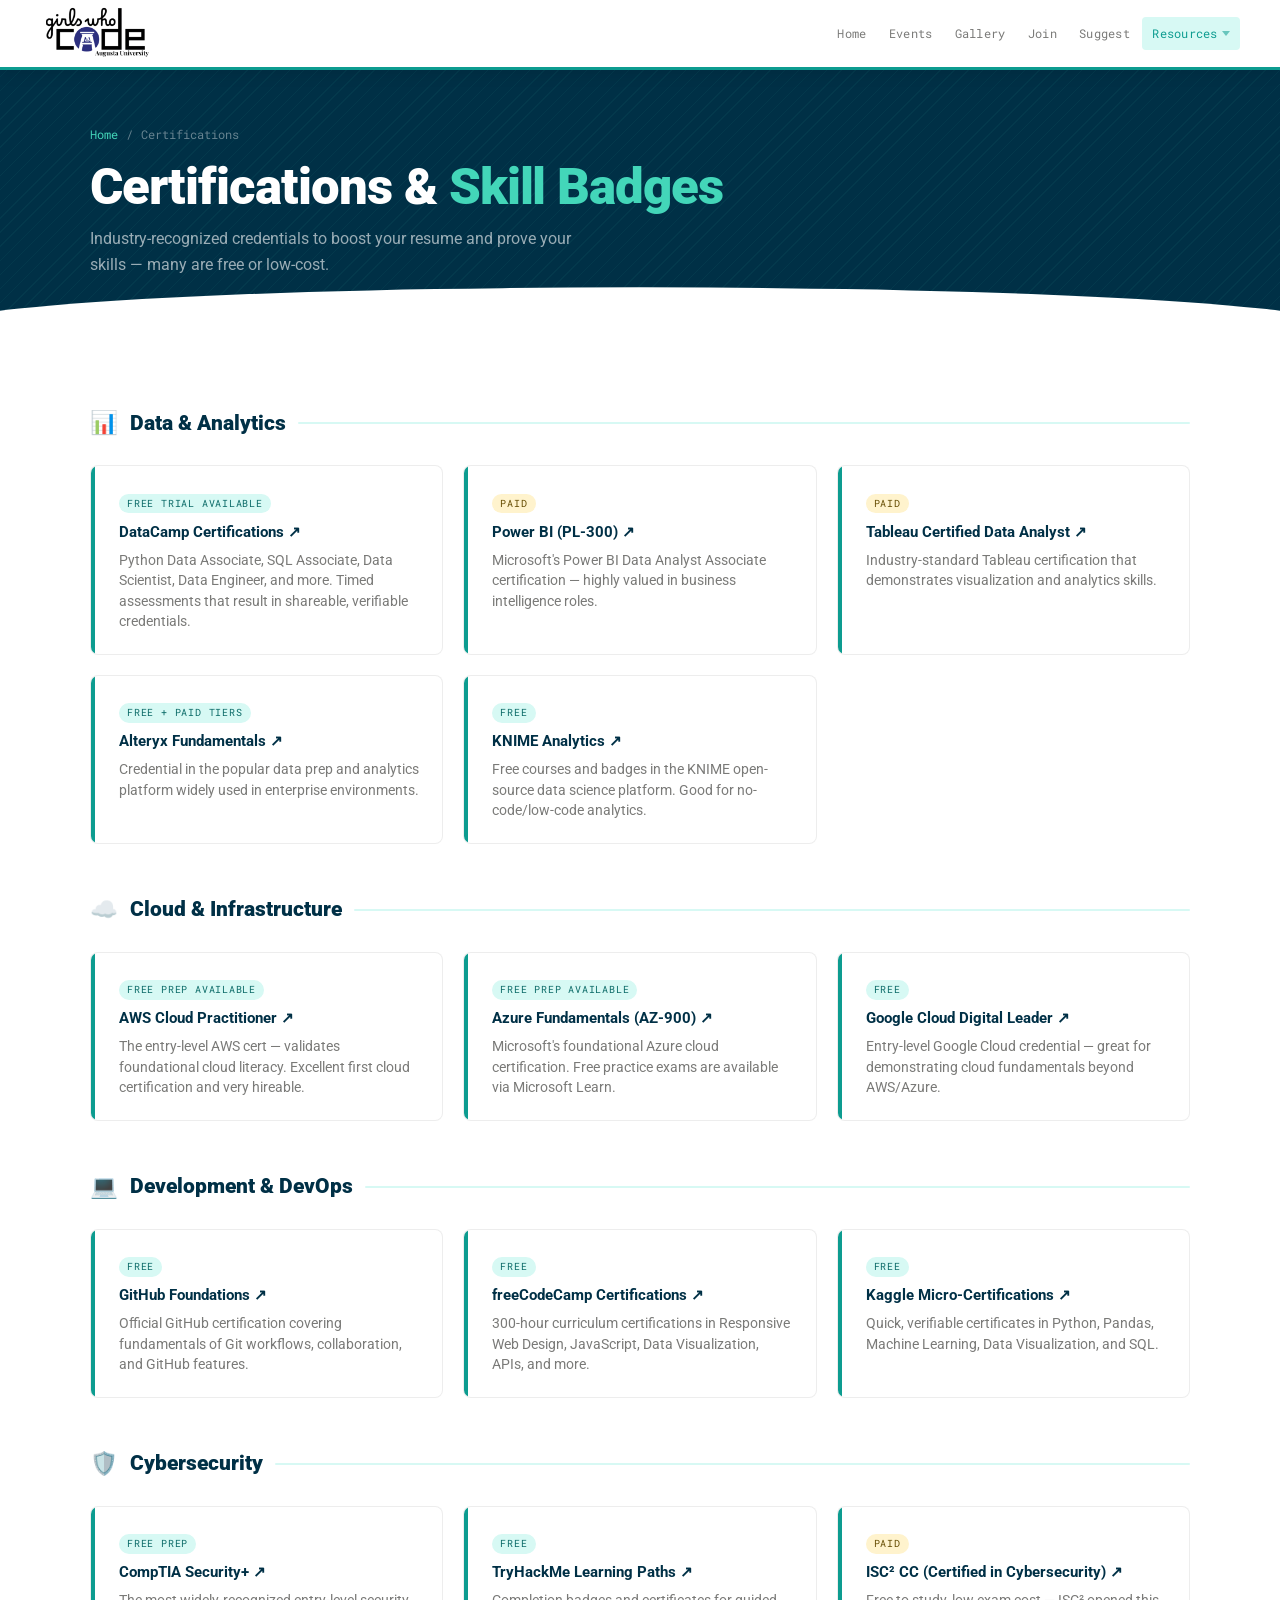
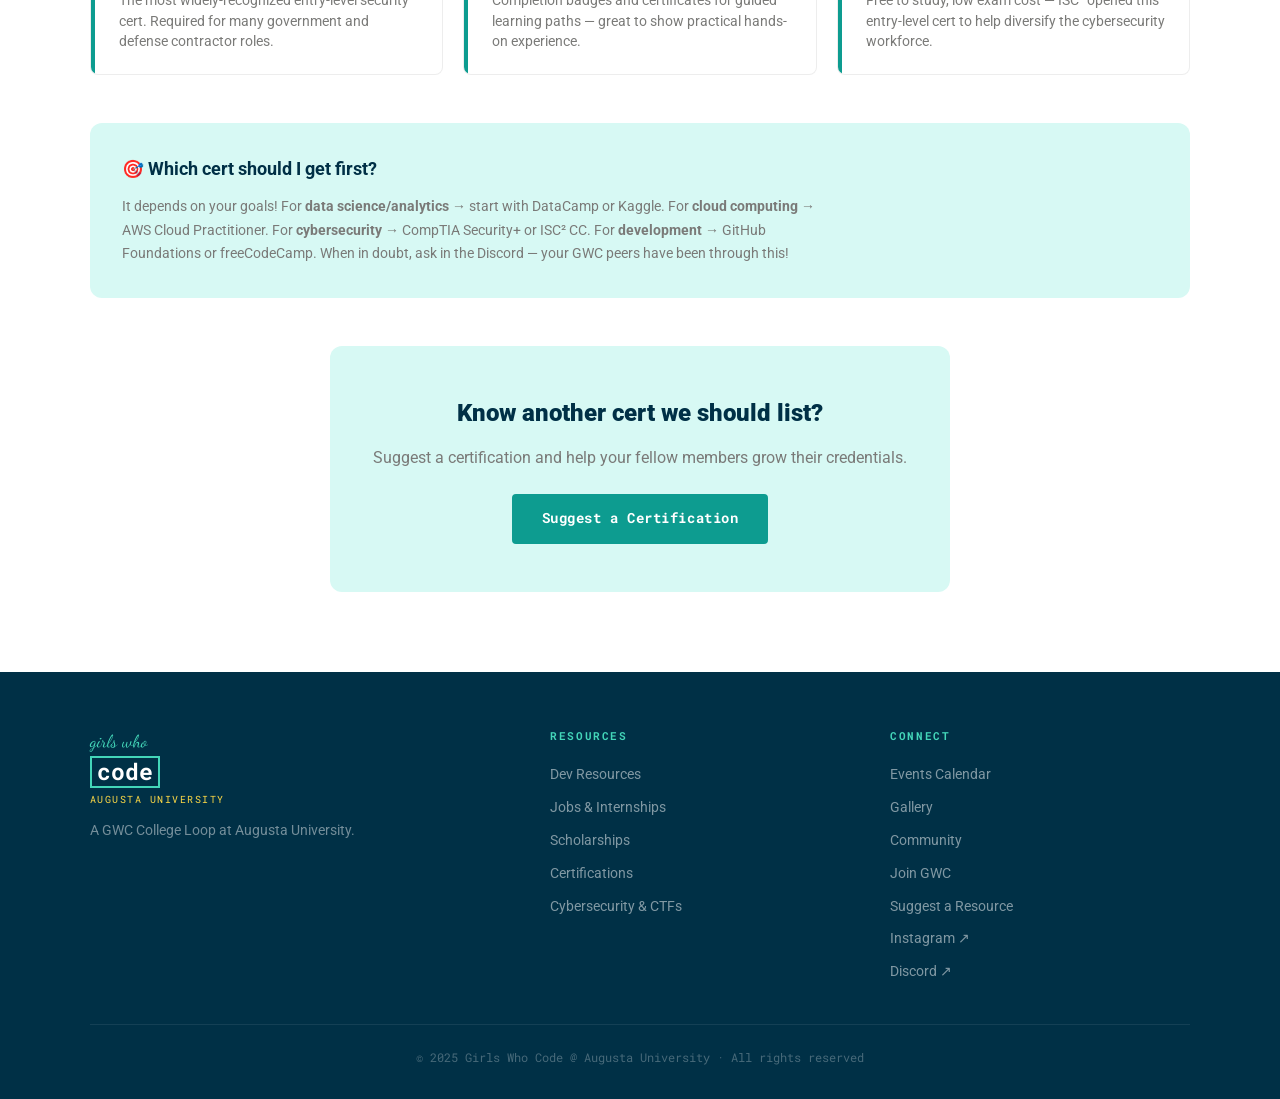
==== certifications.html @ 727f7ef8 "Add files via upload" ====
<!DOCTYPE html>
<html lang="en">
<head>
  <meta charset="UTF-8">
  <meta name="viewport" content="width=device-width, initial-scale=1.0">
  <title>Certifications | GWC @ Augusta University</title>
  <link rel="stylesheet" href="styles.css">
</head>
<body>
  <header class="site-header">
    <div class="header-inner">
      <a href="index.html" class="header-logo">
        <img src="gwc_official_logo.png" alt="GWC @ Augusta University" style="height:58px;width:auto;">
      </a>
            <nav class="main-nav">
        <a href="index.html">Home</a>
        <a href="events.html">Events</a>
        <a href="gallery.html">Gallery</a>
        <a href="join.html">Join</a>
        <a href="suggestion.html">Suggest</a>
              <div class="nav-item">
        <a href="#" onclick="return false;" class="active">Resources <span class="nav-caret"></span></a>
        <div class="nav-dropdown">
          <a href="devresources.html"><span class="dd-icon">💡</span>Dev Resources</a>
          <a href="jobs.html"><span class="dd-icon">💼</span>Jobs &amp; Internships</a>
          <a href="scholarships.html"><span class="dd-icon">🎓</span>Scholarships</a>
          <a href="certifications.html"><span class="dd-icon">📜</span>Certifications</a>
          <a href="cyber.html"><span class="dd-icon">🛡</span>Cybersecurity</a>
        </div>
      </div>
      </nav>
      <button class="hamburger" onclick="document.getElementById('mn').classList.toggle('open')" aria-label="Menu">
        <span></span><span></span><span></span>
      </button>
    </div>
  </header>
    <nav class="mobile-nav" id="mn">
    <a href="index.html">Home</a>
    <a href="events.html">Events</a>
    <a href="gallery.html">Gallery</a>
    <a href="join.html">Join GWC</a>
    <a href="suggestion.html">Suggest a Resource</a>
        <button class="mobile-nav-accordion" onclick="toggleMobileResources(this)" aria-expanded="false">
      Resources <span class="mobile-acc-caret">&#9658;</span>
    </button>
    <div class="mobile-nav-subnav" id="mobileResourcesSub">
      <a href="devresources.html" class="mobile-nav-sub">💡 Dev Resources</a>
      <a href="jobs.html" class="mobile-nav-sub">💼 Jobs &amp; Internships</a>
      <a href="scholarships.html" class="mobile-nav-sub">🎓 Scholarships</a>
      <a href="certifications.html" class="mobile-nav-sub">📜 Certifications</a>
      <a href="cyber.html" class="mobile-nav-sub">🛡 Cybersecurity</a>
    </div>
  </nav>

  <div class="page-hero">
    <div class="page-hero-wave"></div>
    <div class="page-hero-inner">
      <div class="breadcrumb"><a href="index.html">Home</a><span>/</span>Certifications</div>
      <h1>Certifications &amp; <span class="accent">Skill Badges</span></h1>
      <p>Industry-recognized credentials to boost your resume and prove your skills — many are free or low-cost.</p>
    </div>
  </div>

  <section class="section">
    <div class="section-inner">

      <div class="cat-header"><span class="cat-icon">📊</span><h2>Data &amp; Analytics</h2><div class="cat-bar"></div></div>
      <div class="resource-grid">
        <div class="resource-card">
          <span class="rtag rtag-b">Free Trial Available</span>
          <h3><a href="https://www.datacamp.com/certification" target="_blank">DataCamp Certifications ↗</a></h3>
          <p>Python Data Associate, SQL Associate, Data Scientist, Data Engineer, and more. Timed assessments that result in shareable, verifiable credentials.</p>
        </div>
        <div class="resource-card">
          <span class="rtag rtag-i">Paid</span>
          <h3><a href="https://learn.microsoft.com/en-us/credentials/certifications/power-bi-data-analyst-associate/" target="_blank">Power BI (PL-300) ↗</a></h3>
          <p>Microsoft's Power BI Data Analyst Associate certification — highly valued in business intelligence roles.</p>
        </div>
        <div class="resource-card">
          <span class="rtag rtag-i">Paid</span>
          <h3><a href="https://www.tableau.com/learn/certification" target="_blank">Tableau Certified Data Analyst ↗</a></h3>
          <p>Industry-standard Tableau certification that demonstrates visualization and analytics skills.</p>
        </div>
        <div class="resource-card">
          <span class="rtag rtag-b">Free + Paid Tiers</span>
          <h3><a href="https://www.alteryx.com/certification" target="_blank">Alteryx Fundamentals ↗</a></h3>
          <p>Credential in the popular data prep and analytics platform widely used in enterprise environments.</p>
        </div>
        <div class="resource-card">
          <span class="rtag rtag-b">Free</span>
          <h3><a href="https://www.knime.com/learning/courses" target="_blank">KNIME Analytics ↗</a></h3>
          <p>Free courses and badges in the KNIME open-source data science platform. Good for no-code/low-code analytics.</p>
        </div>
      </div>

      <div class="cat-header"><span class="cat-icon">☁️</span><h2>Cloud &amp; Infrastructure</h2><div class="cat-bar"></div></div>
      <div class="resource-grid">
        <div class="resource-card">
          <span class="rtag rtag-b">Free Prep Available</span>
          <h3><a href="https://aws.amazon.com/certification/certified-cloud-practitioner/" target="_blank">AWS Cloud Practitioner ↗</a></h3>
          <p>The entry-level AWS cert — validates foundational cloud literacy. Excellent first cloud certification and very hireable.</p>
        </div>
        <div class="resource-card">
          <span class="rtag rtag-b">Free Prep Available</span>
          <h3><a href="https://learn.microsoft.com/en-us/credentials/certifications/azure-fundamentals/" target="_blank">Azure Fundamentals (AZ-900) ↗</a></h3>
          <p>Microsoft's foundational Azure cloud certification. Free practice exams are available via Microsoft Learn.</p>
        </div>
        <div class="resource-card">
          <span class="rtag rtag-b">Free</span>
          <h3><a href="https://cloud.google.com/certification/cloud-digital-leader" target="_blank">Google Cloud Digital Leader ↗</a></h3>
          <p>Entry-level Google Cloud credential — great for demonstrating cloud fundamentals beyond AWS/Azure.</p>
        </div>
      </div>

      <div class="cat-header"><span class="cat-icon">💻</span><h2>Development &amp; DevOps</h2><div class="cat-bar"></div></div>
      <div class="resource-grid">
        <div class="resource-card">
          <span class="rtag rtag-b">Free</span>
          <h3><a href="https://examregistration.github.com/certification/GHF" target="_blank">GitHub Foundations ↗</a></h3>
          <p>Official GitHub certification covering fundamentals of Git workflows, collaboration, and GitHub features.</p>
        </div>
        <div class="resource-card">
          <span class="rtag rtag-b">Free</span>
          <h3><a href="https://www.freecodecamp.org/learn/" target="_blank">freeCodeCamp Certifications ↗</a></h3>
          <p>300-hour curriculum certifications in Responsive Web Design, JavaScript, Data Visualization, APIs, and more.</p>
        </div>
        <div class="resource-card">
          <span class="rtag rtag-b">Free</span>
          <h3><a href="https://www.kaggle.com/learn" target="_blank">Kaggle Micro-Certifications ↗</a></h3>
          <p>Quick, verifiable certificates in Python, Pandas, Machine Learning, Data Visualization, and SQL.</p>
        </div>
      </div>

      <div class="cat-header"><span class="cat-icon">🛡️</span><h2>Cybersecurity</h2><div class="cat-bar"></div></div>
      <div class="resource-grid">
        <div class="resource-card">
          <span class="rtag rtag-b">Free Prep</span>
          <h3><a href="https://www.comptia.org/certifications/security" target="_blank">CompTIA Security+ ↗</a></h3>
          <p>The most widely-recognized entry-level security cert. Required for many government and defense contractor roles.</p>
        </div>
        <div class="resource-card">
          <span class="rtag rtag-b">Free</span>
          <h3><a href="https://tryhackme.com/paths" target="_blank">TryHackMe Learning Paths ↗</a></h3>
          <p>Completion badges and certificates for guided learning paths — great to show practical hands-on experience.</p>
        </div>
        <div class="resource-card">
          <span class="rtag rtag-i">Paid</span>
          <h3><a href="https://www.isc2.org/certifications/cc" target="_blank">ISC² CC (Certified in Cybersecurity) ↗</a></h3>
          <p>Free to study, low exam cost — ISC² opened this entry-level cert to help diversify the cybersecurity workforce.</p>
        </div>
      </div>

      <div style="background:var(--teal-1);border-radius:12px;padding:2rem;margin-top:3rem;">
        <h3 style="font-size:1.1rem;font-weight:700;color:var(--blue-4);margin-bottom:0.75rem;">🎯 Which cert should I get first?</h3>
        <p style="font-size:0.875rem;color:var(--black-3);line-height:1.7;max-width:700px;">It depends on your goals! For <strong>data science/analytics</strong> → start with DataCamp or Kaggle. For <strong>cloud computing</strong> → AWS Cloud Practitioner. For <strong>cybersecurity</strong> → CompTIA Security+ or ISC² CC. For <strong>development</strong> → GitHub Foundations or freeCodeCamp. When in doubt, ask in the Discord — your GWC peers have been through this!</p>
      </div>

      <div class="suggest-card">
        <h2>Know another cert we should list?</h2>
        <p>Suggest a certification and help your fellow members grow their credentials.</p>
        <a href="suggestion.html" class="btn btn-primary">Suggest a Certification</a>
      </div>
    </div>
  </section>

  <footer class="site-footer">
    <div class="footer-inner">
      <div class="footer-brand">
        <div><span class="script">girls who</span><br><span class="codeword">code</span><span class="au-sub">Augusta University</span></div>
        <p>A GWC College Loop at Augusta University.</p>
      </div>
      <div class="footer-col"><h4>Resources</h4><ul>
        <li><a href="devresources.html">Dev Resources</a></li><li><a href="jobs.html">Jobs &amp; Internships</a></li>
        <li><a href="scholarships.html">Scholarships</a></li><li><a href="certifications.html">Certifications</a></li>
        <li><a href="cyber.html">Cybersecurity &amp; CTFs</a></li>
      </ul></div>
      <div class="footer-col"><h4>Connect</h4><ul>
        <li><a href="events.html">Events Calendar</a></li><li><a href="gallery.html">Gallery</a></li>
        <li><a href="community.html">Community</a></li><li><a href="join.html">Join GWC</a></li>
        <li><a href="suggestion.html">Suggest a Resource</a></li>
        <li><a href="https://www.instagram.com/aug_girlswhocode/" target="_blank">Instagram ↗</a></li>
        <li><a href="https://discord.gg/your-discord-invite" target="_blank">Discord ↗</a></li>
      </ul></div>
    </div>
    <div class="footer-bottom">© 2025 Girls Who Code @ Augusta University · All rights reserved</div>
  </footer>
  <script>
  function toggleMobileResources(btn) {
    var sub = document.getElementById('mobileResourcesSub');
    var caret = btn.querySelector('.mobile-acc-caret');
    var open = sub.classList.toggle('open');
    btn.setAttribute('aria-expanded', open ? 'true' : 'false');
    caret.innerHTML = open ? '&#9660;' : '&#9658;';
  }
  </script>
</body>
</html>
---- styles.css ----
/* ============================================================
   GWC @ Augusta University — Complete Redesign
   Official GWC Design Style Guide colors & typography
   ============================================================ */

@import url('https://fonts.googleapis.com/css2?family=Roboto:ital,wght@0,300;0,400;0,700;0,900;1,400&family=Roboto+Mono:wght@400;500;700&family=Dancing+Script:wght@700&display=swap');

:root {
  --teal-1: #D7F9F4;
  --teal-2: #43D6B9;
  --teal-3: #0D9C90;
  --teal-4: #0C6B68;
  --blue-1: #E5F8FF;
  --blue-2: #0169E1;
  --blue-3: #0D38D3;
  --blue-4: #003046;
  --yellow-2: #FDD946;
  --yellow-3: #FDD946;
  --black-3: #7A7A78;
  --black-4: #1A1918;
  --white: #ffffff;
  --grey-bg: #F5F7FA;
  --font-primary: 'Roboto', sans-serif;
  --font-mono: 'Roboto Mono', monospace;
  --font-script: 'Dancing Script', cursive;
  --section-pad: 5rem 2rem;
  --nav-height: 70px;
}

*, *::before, *::after { margin: 0; padding: 0; box-sizing: border-box; }
html { scroll-behavior: smooth; }
body { font-family: var(--font-primary); background: var(--white); color: var(--black-4); line-height: 1.6; overflow-x: hidden; }
a { color: inherit; text-decoration: none; }
img { max-width: 100%; height: auto; display: block; }

/* ===== HEADER ===== */
.site-header {
  position: sticky; top: 0; z-index: 100;
  background: var(--white); height: var(--nav-height);
  display: flex; align-items: center; padding: 0 2rem;
  box-shadow: 0 2px 16px rgba(0,0,0,0.1);
  border-bottom: 3px solid var(--teal-3);
}
.header-inner {
  display: flex; align-items: center; justify-content: space-between;
  width: 100%; max-width: 1200px; margin: 0 auto;
}
.header-logo { display: flex; align-items: center; gap: 0.75rem; }
.header-logo img { height: 52px; width: auto; }
.logo-text-block { display: none; }
.main-nav { display: flex; align-items: center; gap: 0.1rem; }
.main-nav a {
  font-family: var(--font-mono); font-size: 0.78rem; color: var(--black-3);
  padding: 0.4rem 0.65rem; border-radius: 4px; transition: all 0.2s;
  letter-spacing: 0.02em; white-space: nowrap;
}
.main-nav a:hover, .main-nav a.active { color: var(--teal-3); background: var(--teal-1); }
.hamburger { display: none; flex-direction: column; gap: 5px; cursor: pointer; background: none; border: none; padding: 4px; }
.hamburger span { display: block; width: 24px; height: 2px; background: var(--blue-4); transition: all 0.3s; }
.mobile-nav {
  display: none; position: fixed; top: var(--nav-height); left: 0; right: 0;
  background: var(--white); padding: 1rem; z-index: 99;
  border-top: 1px solid var(--teal-1); flex-direction: column; gap: 0.25rem;
  box-shadow: 0 8px 20px rgba(0,0,0,0.1);
}
.mobile-nav.open { display: flex; }
.mobile-nav a { font-family: var(--font-mono); font-size: 0.9rem; color: var(--black-4); padding: 0.6rem 0.75rem; border-radius: 4px; transition: all 0.2s; }
.mobile-nav a:hover { color: var(--teal-3); background: var(--teal-1); }

/* ===== BUTTONS ===== */
.btn {
  display: inline-block; padding: 0.75rem 1.75rem;
  font-family: var(--font-mono); font-size: 0.85rem; font-weight: 700;
  letter-spacing: 0.04em; border-radius: 4px; transition: all 0.2s;
  cursor: pointer; border: 2px solid transparent;
}
.btn-primary { background: var(--teal-3); color: var(--white); border-color: var(--teal-3); }
.btn-primary:hover { background: var(--teal-2); border-color: var(--teal-2); transform: translateY(-2px); box-shadow: 0 6px 20px rgba(13,156,144,0.35); }
.btn-secondary { background: transparent; color: var(--white); border-color: rgba(255,255,255,0.4); }
.btn-secondary:hover { border-color: var(--teal-2); color: var(--teal-2); transform: translateY(-2px); }
.btn-yellow { background: var(--yellow-2); color: var(--blue-4); border-color: var(--yellow-2); font-weight: 900; }
.btn-yellow:hover { background: #f0cb00; transform: translateY(-2px); box-shadow: 0 6px 20px rgba(253,217,70,0.4); }
.btn-outline-teal { background: transparent; color: var(--teal-3); border-color: var(--teal-3); }
.btn-outline-teal:hover { background: var(--teal-3); color: var(--white); }
.btn-discord { background: #5865F2; color: var(--white); border-color: #5865F2; }
.btn-discord:hover { background: #4752d4; transform: translateY(-2px); }

/* ===== SECTIONS ===== */
.section { padding: var(--section-pad); }
.section-inner { max-width: 1100px; margin: 0 auto; }
.section-label { font-family: var(--font-mono); font-size: 0.7rem; letter-spacing: 0.2em; text-transform: uppercase; color: var(--teal-3); margin-bottom: 0.5rem; display: block; }
.section-title { font-size: clamp(1.8rem, 4vw, 2.8rem); font-weight: 900; line-height: 1.05; letter-spacing: -0.02em; color: var(--blue-4); margin-bottom: 0.75rem; }
.section-title .accent { color: var(--teal-3); }
.section-subtitle { font-size: 1rem; color: var(--black-3); max-width: 560px; line-height: 1.7; margin-bottom: 2.5rem; }
.wave-bar { display: block; width: 50px; height: 4px; background: var(--teal-3); border-radius: 2px; margin: 0.5rem 0 1.25rem; }

/* ===== HERO (HOME) ===== */
.hero {
  background: var(--blue-4); position: relative; overflow: hidden;
  padding: 5.5rem 2rem 5rem; text-align: center;
}
.hero::after {
  content: ''; position: absolute; bottom: -2px; left: 0; right: 0;
  height: 55px; background: var(--white);
  clip-path: ellipse(55% 100% at 50% 100%);
}
.hero-wave-bg {
  position: absolute; top: 0; left: 0; right: 0; bottom: 0; opacity: 0.05;
  background: repeating-linear-gradient(-45deg, var(--teal-2) 0px, var(--teal-2) 1px, transparent 1px, transparent 12px);
}
.hero-content { position: relative; z-index: 2; max-width: 820px; margin: 0 auto; }
.hero-eyebrow { font-family: var(--font-mono); font-size: 0.72rem; letter-spacing: 0.22em; text-transform: uppercase; color: var(--yellow-2); margin-bottom: 1.5rem; display: inline-block; }
.hero h1 { font-family: var(--font-primary); font-weight: 900; font-size: clamp(2.8rem, 8vw, 5.5rem); line-height: 0.92; color: var(--white); margin-bottom: 1.5rem; letter-spacing: -0.02em; }
.hero h1 .teal { color: var(--teal-2); }
.hero h1 .yellow { color: var(--yellow-2); }
.hero p { font-size: 1.1rem; color: rgba(255,255,255,0.7); max-width: 560px; margin: 0 auto 2.5rem; line-height: 1.7; }
.hero-ctas { display: flex; gap: 1rem; justify-content: center; flex-wrap: wrap; }

/* ===== MISSION STRIP ===== */
.mission-strip { background: var(--teal-3); padding: 2.75rem 2rem; text-align: center; }
.mission-strip p { font-size: clamp(1rem, 2.5vw, 1.35rem); font-weight: 700; color: var(--white); max-width: 700px; margin: 0 auto; line-height: 1.5; font-style: italic; }
.mission-strip .hi { color: var(--yellow-2); }

/* ===== EVENTS ===== */
.events-section { background: var(--grey-bg); }
.events-grid { display: grid; grid-template-columns: 1fr 1fr; gap: 1.5rem; margin-top: 2rem; }
.event-card {
  background: var(--white); border-radius: 8px; overflow: hidden;
  box-shadow: 0 2px 12px rgba(0,0,0,0.07); transition: transform 0.2s, box-shadow 0.2s;
  display: flex;
}
.event-card:hover { transform: translateY(-4px); box-shadow: 0 8px 28px rgba(0,0,0,0.12); }
.event-date { background: var(--teal-3); color: var(--white); min-width: 72px; display: flex; flex-direction: column; align-items: center; justify-content: center; padding: 1rem 0.6rem; text-align: center; }
.event-date .mo { font-family: var(--font-mono); font-size: 0.62rem; text-transform: uppercase; letter-spacing: 0.1em; opacity: 0.8; }
.event-date .dy { font-size: 2rem; font-weight: 900; line-height: 1; }
.event-info { padding: 1rem 1.25rem; flex: 1; }
.event-info h3 { font-size: 0.95rem; font-weight: 700; color: var(--blue-4); margin-bottom: 0.25rem; }
.event-meta { font-family: var(--font-mono); font-size: 0.72rem; color: var(--black-3); margin-bottom: 0.4rem; }
.event-info p { font-size: 0.85rem; color: var(--black-3); line-height: 1.5; }
.event-tag { display: inline-block; font-family: var(--font-mono); font-size: 0.6rem; letter-spacing: 0.08em; text-transform: uppercase; padding: 2px 8px; border-radius: 20px; background: var(--teal-1); color: var(--teal-4); margin-bottom: 0.5rem; }

.calendar-wrap { margin-top: 2.5rem; border-radius: 10px; overflow: hidden; box-shadow: 0 4px 20px rgba(0,0,0,0.1); }
.calendar-placeholder {
  background: var(--blue-1); border-radius: 10px; padding: 3rem 2rem; text-align: center;
  border: 2px dashed var(--teal-2);
}
.calendar-placeholder .cal-icon { font-size: 2.5rem; margin-bottom: 0.75rem; }
.calendar-placeholder h3 { font-size: 1.1rem; font-weight: 700; color: var(--blue-4); margin-bottom: 0.5rem; }
.calendar-placeholder p { font-size: 0.875rem; color: var(--black-3); max-width: 440px; margin: 0 auto 1.25rem; }
.calendar-note { font-family: var(--font-mono); font-size: 0.72rem; color: var(--black-3); text-align: center; margin-top: 0.75rem; }

/* ===== EXEC TEAM ===== */
.team-grid { display: flex; flex-wrap: wrap; justify-content: center; gap: 2.5rem 2rem; margin-top: 2.5rem; }
.member-card { text-align: center; width: 155px; flex-shrink: 0; }

/* Two-tier exec layout */
.exec-board { margin-top: 2.5rem; }
.exec-top {
  display: flex; justify-content: center; gap: 3rem;
  margin-bottom: 2.5rem;
}
.exec-top .member-card { width: 175px; }
.exec-top .member-img { width: 160px; height: 160px; border-width: 4px; }
.exec-top .member-placeholder { width: 160px; height: 160px; }
.exec-top .member-name { font-size: 1rem; }
.exec-bottom {
  display: flex; flex-wrap: wrap; justify-content: center; gap: 2rem 1.75rem;
  padding-top: 2rem;
  border-top: 2px dashed var(--teal-1);
}
.member-img {
  width: 140px; height: 140px; border-radius: 50%; object-fit: cover;
  object-position: center top; border: 3px solid var(--teal-3);
  margin: 0 auto 0.75rem; transition: border-color 0.2s; display: block;
}
.member-card:hover .member-img { border-color: var(--blue-2); }
.member-placeholder {
  width: 140px; height: 140px; border-radius: 50%;
  background: var(--teal-1); border: 3px dashed var(--teal-3);
  display: flex; align-items: center; justify-content: center;
  margin: 0 auto 0.75rem; font-size: 2.2rem;
}
.member-role { font-family: var(--font-mono); font-size: 0.65rem; text-transform: uppercase; letter-spacing: 0.1em; color: var(--teal-3); margin-bottom: 0.2rem; line-height: 1.3; }
.member-name { font-size: 0.92rem; font-weight: 700; color: var(--blue-4); }
.member-name.tbd { font-style: italic; color: var(--black-3); font-weight: 400; }
.member-major { font-size: 0.75rem; color: var(--black-3); margin-top: 0.2rem; line-height: 1.3; }

/* ===== JOIN / CTA ===== */
.join-section {
  background: var(--blue-3); text-align: center;
  padding: 5rem 2rem; position: relative; overflow: hidden;
}
.join-section::before {
  content: ''; position: absolute; top: -50px; left: 0; right: 0;
  height: 70px; background: var(--white); clip-path: ellipse(55% 100% at 50% 0%);
}
.join-section .section-title { color: var(--white); }
.join-section .section-subtitle { color: rgba(255,255,255,0.7); }
.join-buttons { display: flex; gap: 1rem; justify-content: center; flex-wrap: wrap; }

/* ===== INSTAGRAM ===== */
.instagram-section { background: var(--teal-1); padding: var(--section-pad); text-align: center; }
.insta-wrap { display: flex; justify-content: center; margin-top: 2rem; }

/* ===== FOOTER ===== */
.site-footer { background: var(--blue-4); color: rgba(255,255,255,0.55); padding: 3.5rem 2rem 2rem; }
.footer-inner { max-width: 1100px; margin: 0 auto; display: grid; grid-template-columns: 1.4fr 1fr 1fr; gap: 2.5rem; margin-bottom: 2.5rem; }
.footer-brand .script { font-family: var(--font-script); font-size: 1.1rem; color: var(--teal-2); }
.footer-brand .codeword { font-family: var(--font-mono); font-size: 1.45rem; font-weight: 700; color: var(--white); border: 2px solid var(--teal-2); padding: 0 5px 1px; display: inline-block; line-height: 1.15; }
.footer-brand .au-sub { display: block; font-family: var(--font-mono); font-size: 0.62rem; letter-spacing: 0.15em; color: var(--yellow-2); text-transform: uppercase; margin-top: 4px; }
.footer-brand p { font-size: 0.85rem; line-height: 1.6; margin-top: 0.75rem; color: rgba(255,255,255,0.45); }
.footer-col h4 { font-family: var(--font-mono); font-size: 0.68rem; letter-spacing: 0.15em; text-transform: uppercase; color: var(--teal-2); margin-bottom: 1rem; }
.footer-col ul { list-style: none; display: flex; flex-direction: column; gap: 0.45rem; }
.footer-col li a { font-size: 0.85rem; color: rgba(255,255,255,0.5); transition: color 0.2s; }
.footer-col li a:hover { color: var(--teal-2); }
.footer-bottom { border-top: 1px solid rgba(255,255,255,0.08); padding-top: 1.5rem; text-align: center; font-family: var(--font-mono); font-size: 0.72rem; color: rgba(255,255,255,0.28); max-width: 1100px; margin: 0 auto; }

/* ===== PAGE HERO (subpages) ===== */
.page-hero { background: var(--blue-4); padding: 3.5rem 2rem 3rem; position: relative; overflow: hidden; }
.page-hero::after { content: ''; position: absolute; bottom: -2px; left: 0; right: 0; height: 40px; background: var(--white); clip-path: ellipse(55% 100% at 50% 100%); }
.page-hero-wave { position: absolute; top: 0; left: 0; right: 0; bottom: 0; opacity: 0.05; background: repeating-linear-gradient(-45deg, var(--teal-2) 0px, var(--teal-2) 1px, transparent 1px, transparent 10px); }
.page-hero-inner { max-width: 1100px; margin: 0 auto; position: relative; z-index: 2; }
.page-hero h1 { font-size: clamp(2rem, 5vw, 3.2rem); font-weight: 900; color: var(--white); letter-spacing: -0.02em; line-height: 1.05; margin-bottom: 0.5rem; }
.page-hero h1 .accent { color: var(--teal-2); }
.page-hero p { font-size: 1rem; color: rgba(255,255,255,0.6); max-width: 520px; margin-top: 0.75rem; }
.breadcrumb { font-family: var(--font-mono); font-size: 0.72rem; color: rgba(255,255,255,0.4); margin-bottom: 1rem; display: flex; align-items: center; gap: 0.5rem; }
.breadcrumb a { color: var(--teal-2); }
.breadcrumb a:hover { opacity: 0.75; }

/* ===== RESOURCE CARDS ===== */
.resource-grid { display: grid; grid-template-columns: repeat(auto-fill, minmax(280px, 1fr)); gap: 1.25rem; margin-top: 1.5rem; }
.resource-card {
  background: var(--white); border: 1px solid rgba(0,0,0,0.07);
  border-radius: 8px; padding: 1.4rem 1.4rem 1.4rem 1.75rem;
  transition: all 0.2s; position: relative; overflow: hidden;
}
.resource-card::before { content: ''; position: absolute; top: 0; left: 0; width: 4px; height: 100%; background: var(--teal-3); }
.resource-card:hover { transform: translateY(-3px); box-shadow: 0 8px 24px rgba(0,0,0,0.1); border-color: var(--teal-2); }
.resource-card h3 { font-size: 0.95rem; font-weight: 700; color: var(--blue-4); margin-bottom: 0.35rem; }
.resource-card h3 a { color: inherit; transition: color 0.2s; }
.resource-card h3 a:hover { color: var(--teal-3); }
.resource-card p { font-size: 0.85rem; color: var(--black-3); line-height: 1.5; }
.rtag { display: inline-block; font-family: var(--font-mono); font-size: 0.62rem; letter-spacing: 0.08em; text-transform: uppercase; padding: 2px 8px; border-radius: 20px; margin-bottom: 0.4rem; }
.rtag-b { background: #d7f9f4; color: #0c6b68; }
.rtag-i { background: #fff3cd; color: #664d03; }
.rtag-a { background: #cfe2ff; color: #084298; }

/* ===== SECTION CATEGORY HEADERS ===== */
.cat-header { display: flex; align-items: center; gap: 0.75rem; margin: 3rem 0 1.5rem; }
.cat-header:first-of-type { margin-top: 0; }
.cat-icon { font-size: 1.4rem; }
.cat-header h2 { font-size: 1.3rem; font-weight: 900; color: var(--blue-4); }
.cat-bar { flex: 1; height: 2px; background: var(--teal-1); border-radius: 2px; }

/* ===== VIDEO GRID ===== */
.video-grid { display: grid; grid-template-columns: repeat(auto-fill, minmax(300px, 1fr)); gap: 1.5rem; margin-top: 1.5rem; }
.video-card { background: var(--white); border-radius: 8px; overflow: hidden; border: 1px solid rgba(0,0,0,0.07); transition: box-shadow 0.2s; }
.video-card:hover { box-shadow: 0 6px 20px rgba(0,0,0,0.1); }
.video-card iframe { width: 100%; aspect-ratio: 16/9; display: block; border: none; }
.video-info { padding: 1rem 1.25rem; }
.video-info h3 { font-size: 0.92rem; font-weight: 700; color: var(--blue-4); margin-bottom: 0.25rem; }
.video-info p { font-size: 0.8rem; color: var(--black-3); line-height: 1.4; }

/* ===== SUGGEST CARD ===== */
.suggest-card { background: var(--teal-1); border-radius: 12px; padding: 3rem 2rem; text-align: center; max-width: 620px; margin: 3rem auto 0; }
.suggest-card h2 { font-size: 1.5rem; font-weight: 900; color: var(--blue-4); margin-bottom: 0.75rem; }
.suggest-card p { color: var(--black-3); margin-bottom: 1.5rem; line-height: 1.6; }

/* ===== STATS STRIP ===== */
.stats-strip { background: var(--yellow-2); padding: 2.5rem 2rem; display: flex; justify-content: center; gap: 4rem; flex-wrap: wrap; }
.stat-item { text-align: center; }
.stat-item .num { font-size: 2.4rem; font-weight: 900; color: var(--blue-4); line-height: 1; }
.stat-item .lbl { font-family: var(--font-mono); font-size: 0.68rem; text-transform: uppercase; letter-spacing: 0.1em; color: rgba(0,48,70,0.6); margin-top: 0.2rem; }

/* ===== COMMUNITY PAGE ===== */
.discord-card { background: #5865F2; color: white; border-radius: 12px; padding: 2.5rem; display: flex; align-items: center; gap: 2rem; margin: 2rem auto; max-width: 640px; }
.discord-icon { font-size: 3rem; flex-shrink: 0; }
.discord-card h3 { font-size: 1.15rem; font-weight: 700; margin-bottom: 0.4rem; }
.discord-card p { font-size: 0.875rem; opacity: 0.85; margin-bottom: 1rem; line-height: 1.5; }

/* ===== UNDER CONSTRUCTION ===== */
.under-construction { text-align: center; padding: 4rem 2rem; }
.under-construction .big-ico { font-size: 4rem; margin-bottom: 1rem; }
.under-construction h2 { font-size: 1.4rem; font-weight: 700; color: var(--blue-4); margin-bottom: 0.5rem; }
.under-construction p { color: var(--black-3); max-width: 380px; margin: 0 auto 1.5rem; }

/* ===== CYBER RESOURCE CARDS ===== */
.cyber-grid { display: grid; grid-template-columns: repeat(auto-fill, minmax(260px, 1fr)); gap: 1.25rem; margin-top: 1.5rem; }
.cyber-card {
  border-radius: 8px; padding: 1.5rem; border: 1px solid rgba(0,0,0,0.08);
  transition: all 0.2s; background: var(--white);
}
.cyber-card:hover { transform: translateY(-3px); box-shadow: 0 8px 24px rgba(0,0,0,0.1); }
.cyber-card .cc-icon { font-size: 2rem; margin-bottom: 0.75rem; }
.cyber-card h3 { font-size: 0.95rem; font-weight: 700; color: var(--blue-4); margin-bottom: 0.3rem; }
.cyber-card h3 a { color: inherit; transition: color 0.2s; }
.cyber-card h3 a:hover { color: var(--teal-3); }
.cyber-card p { font-size: 0.83rem; color: var(--black-3); line-height: 1.5; }

/* ===== FLYER ===== */
.flyer-img { max-width: 480px; margin: 2rem auto 0; border-radius: 12px; overflow: hidden; box-shadow: 0 8px 32px rgba(0,0,0,0.14); }

/* ===== GALLERY PAGE ===== */
.gallery-filters {
  display: flex; gap: 0.5rem; flex-wrap: wrap;
  margin-bottom: 2rem;
}
.filter-btn {
  font-family: var(--font-mono); font-size: 0.72rem; letter-spacing: 0.08em;
  text-transform: uppercase; padding: 0.45rem 1rem; border-radius: 20px;
  border: 2px solid var(--teal-1); background: var(--white);
  color: var(--black-3); cursor: pointer; transition: all 0.2s;
}
.filter-btn:hover, .filter-btn.active {
  background: var(--teal-3); color: var(--white); border-color: var(--teal-3);
}

.gallery-grid {
  columns: 3; column-gap: 1.25rem;
}
.gallery-item {
  break-inside: avoid; margin-bottom: 1.25rem;
  position: relative; border-radius: 10px; overflow: hidden;
  cursor: pointer;
  box-shadow: 0 2px 12px rgba(0,0,0,0.10);
  transition: transform 0.25s, box-shadow 0.25s;
}
.gallery-item:hover {
  transform: translateY(-4px);
  box-shadow: 0 12px 32px rgba(0,0,0,0.18);
}
.gallery-item img {
  width: 100%; display: block;
  transition: transform 0.4s;
}
.gallery-item:hover img { transform: scale(1.05); }
.gallery-item.hidden { display: none; }

.gallery-overlay {
  position: absolute; inset: 0;
  background: linear-gradient(to top, rgba(0,48,70,0.93) 0%, rgba(0,48,70,0.35) 50%, transparent 100%);
  opacity: 0; transition: opacity 0.3s;
  display: flex; flex-direction: column; justify-content: flex-end;
  padding: 1.25rem;
}
.gallery-item:hover .gallery-overlay { opacity: 1; }
.gallery-overlay .go-tag {
  font-family: var(--font-mono); font-size: 0.62rem; letter-spacing: 0.1em;
  text-transform: uppercase; color: var(--teal-2); margin-bottom: 0.3rem;
}
.gallery-overlay h3 {
  font-size: 0.95rem; font-weight: 900; color: var(--white);
  margin-bottom: 0.25rem; line-height: 1.25;
}
.gallery-overlay p { font-size: 0.78rem; color: rgba(255,255,255,0.75); line-height: 1.45; }

.gallery-placeholder {
  width: 100%; aspect-ratio: 4/3;
  display: flex; align-items: center; justify-content: center;
  font-size: 3.5rem;
}

/* Lightbox */
.lightbox-bg {
  position: fixed; inset: 0; background: rgba(0,0,0,0.88);
  z-index: 999; display: none; align-items: center; justify-content: center;
  padding: 2rem;
}
.lightbox-bg.open { display: flex; }
.lightbox-inner {
  background: var(--white); border-radius: 12px; overflow: hidden;
  max-width: 820px; width: 100%;
  display: grid; grid-template-columns: 1.2fr 1fr;
  box-shadow: 0 24px 80px rgba(0,0,0,0.5);
  position: relative;
}
.lightbox-img { width: 100%; height: 100%; object-fit: cover; display: block; }
.lb-placeholder {
  width: 100%; min-height: 280px;
  display: none; align-items: center; justify-content: center;
  font-size: 5rem;
}
.lightbox-info {
  padding: 2rem 1.75rem;
  display: flex; flex-direction: column; justify-content: center;
  background: var(--blue-4);
}
.lightbox-tag {
  font-family: var(--font-mono); font-size: 0.65rem; letter-spacing: 0.12em;
  text-transform: uppercase; color: var(--teal-2); margin-bottom: 0.5rem;
}
.lightbox-title { font-size: 1.4rem; font-weight: 900; color: var(--white); margin-bottom: 0.75rem; line-height: 1.15; }
.lightbox-date { font-family: var(--font-mono); font-size: 0.72rem; color: var(--yellow-2); margin-bottom: 0.75rem; }
.lightbox-desc { font-size: 0.875rem; color: rgba(255,255,255,0.7); line-height: 1.65; }
.lightbox-close {
  position: absolute; top: 1rem; right: 1rem;
  background: rgba(255,255,255,0.12); border: none; color: var(--white);
  width: 34px; height: 34px; border-radius: 50%; font-size: 1rem;
  cursor: pointer; display: flex; align-items: center; justify-content: center;
  transition: background 0.2s; z-index: 10;
}
.lightbox-close:hover { background: rgba(255,255,255,0.28); }
.lightbox-nav { display: flex; gap: 0.5rem; margin-top: 1.5rem; }
.lightbox-nav button {
  font-family: var(--font-mono); font-size: 0.72rem;
  background: rgba(255,255,255,0.08); border: 1px solid rgba(255,255,255,0.15);
  color: rgba(255,255,255,0.6); padding: 0.45rem 1rem; border-radius: 4px;
  cursor: pointer; transition: all 0.2s; letter-spacing: 0.05em;
}
.lightbox-nav button:hover { background: var(--teal-3); color: var(--white); border-color: var(--teal-3); }

/* ===== FORMS (join.html + suggestion.html) ===== */
.form-wrap { max-width: 660px; margin: 0 auto; }
.gwc-form {
  background: var(--white); border-radius: 12px;
  padding: 2.5rem; border: 1px solid rgba(0,0,0,0.07);
  box-shadow: 0 4px 24px rgba(0,0,0,0.07);
}
.form-group { margin-bottom: 1.4rem; }
.form-group label {
  display: block; font-family: var(--font-mono); font-size: 0.72rem;
  letter-spacing: 0.12em; text-transform: uppercase; color: var(--blue-4);
  margin-bottom: 0.45rem; font-weight: 700;
}
.form-group .required { color: var(--teal-3); }
.form-group input,
.form-group select,
.form-group textarea {
  width: 100%; padding: 0.7rem 0.9rem;
  border: 2px solid var(--teal-1); border-radius: 6px;
  font-family: var(--font-primary); font-size: 0.9rem;
  color: var(--blue-4); background: var(--white);
  transition: border-color 0.2s, box-shadow 0.2s;
  outline: none;
}
.form-group input:focus,
.form-group select:focus,
.form-group textarea:focus {
  border-color: var(--teal-3);
  box-shadow: 0 0 0 3px rgba(13,156,144,0.12);
}
.form-group textarea { min-height: 100px; resize: vertical; }
.form-group select {
  appearance: none;
  background-image: url("data:image/svg+xml,%3Csvg xmlns='http://www.w3.org/2000/svg' width='12' height='8' viewBox='0 0 12 8'%3E%3Cpath d='M1 1l5 5 5-5' stroke='%230D9C90' stroke-width='2' fill='none' stroke-linecap='round'/%3E%3C/svg%3E");
  background-repeat: no-repeat; background-position: right 0.9rem center;
  padding-right: 2.5rem; cursor: pointer;
}
.form-row { display: grid; grid-template-columns: 1fr 1fr; gap: 1rem; }
.form-hint { font-size: 0.75rem; color: var(--black-3); margin-top: 0.3rem; }

.check-group { display: flex; flex-direction: column; gap: 0.5rem; margin-top: 0.4rem; }
.check-item { display: flex; align-items: center; gap: 0.6rem; cursor: pointer; }
.check-item input[type="checkbox"] {
  width: 16px; height: 16px; accent-color: var(--teal-3);
  cursor: pointer; border: none; padding: 0; flex-shrink: 0;
}
.check-item span { font-size: 0.875rem; color: var(--black-3); }

.form-submit {
  width: 100%; padding: 0.85rem;
  background: var(--teal-3); color: var(--white);
  border: none; border-radius: 6px; cursor: pointer;
  font-family: var(--font-mono); font-size: 0.85rem; font-weight: 700;
  letter-spacing: 0.08em; text-transform: uppercase;
  transition: all 0.2s; margin-top: 0.5rem;
}
.form-submit:hover { background: var(--teal-2); transform: translateY(-2px); box-shadow: 0 6px 20px rgba(13,156,144,0.3); }

.form-success {
  display: none; background: var(--teal-1); border-radius: 10px;
  padding: 2.5rem; text-align: center;
}
.form-success.show { display: block; }
.form-success .ico { font-size: 3rem; margin-bottom: 1rem; }
.form-success h3 { font-size: 1.25rem; font-weight: 900; color: var(--blue-4); margin-bottom: 0.5rem; }
.form-success p { color: var(--black-3); font-size: 0.9rem; line-height: 1.6; }

.anon-note {
  background: rgba(253,217,70,0.15); border: 1px solid var(--yellow-2);
  border-radius: 6px; padding: 0.75rem 1rem;
  font-size: 0.78rem; color: var(--blue-4);
  margin-bottom: 1.25rem; display: flex; gap: 0.5rem; align-items: flex-start;
}

/* Officer admin panels */
.admin-toggle { margin-top: 3rem; text-align: center; }
.admin-toggle summary {
  font-family: var(--font-mono); font-size: 0.72rem; letter-spacing: 0.1em;
  text-transform: uppercase; color: var(--black-3); cursor: pointer;
  padding: 0.4rem 0.8rem; background: var(--grey-bg); border-radius: 4px;
  display: inline-block;
}
.admin-panel { background: var(--blue-4); border-radius: 12px; padding: 2rem; margin-top: 1rem; }
.admin-panel h3 {
  color: var(--teal-2); font-family: var(--font-mono); font-size: 0.72rem;
  letter-spacing: 0.15em; text-transform: uppercase; margin-bottom: 1rem;
}
.admin-table-wrap { overflow-x: auto; margin-bottom: 1.25rem; max-height: 280px; overflow-y: auto; border-radius: 6px; }
.admin-table { width: 100%; border-collapse: collapse; font-size: 0.78rem; min-width: 600px; }
.admin-table th {
  background: rgba(255,255,255,0.08); color: var(--teal-2);
  font-family: var(--font-mono); font-size: 0.65rem; letter-spacing: 0.1em;
  text-transform: uppercase; padding: 0.5rem 0.75rem; text-align: left; white-space: nowrap;
}
.admin-table td { color: rgba(255,255,255,0.7); padding: 0.5rem 0.75rem; border-top: 1px solid rgba(255,255,255,0.07); }
.admin-table tr:hover td { background: rgba(255,255,255,0.04); }
.admin-count { font-family: var(--font-mono); font-size: 0.75rem; color: rgba(255,255,255,0.5); margin-bottom: 0.75rem; }
.admin-actions { display: flex; gap: 0.75rem; flex-wrap: wrap; }

/* ===== RESPONSIVE ===== */
@media (max-width: 900px) {
  .main-nav { display: none; }
  .hamburger { display: flex; }
  .footer-inner { grid-template-columns: 1fr 1fr; }
  .gallery-grid { columns: 2; }
  .lightbox-inner { grid-template-columns: 1fr; }
}
@media (max-width: 640px) {
  :root { --section-pad: 3rem 1.25rem; }
  .hero { padding: 3.5rem 1.25rem 3rem; }
  .hero-ctas { flex-direction: column; align-items: center; }
  .team-grid-bottom { gap: 1.5rem; }
  .events-grid { grid-template-columns: 1fr; }
  .footer-inner { grid-template-columns: 1fr; }
  .stats-strip { gap: 2rem; }
  .discord-card { flex-direction: column; text-align: center; }
  .gallery-grid { columns: 1; }
  .lightbox-img, .lb-placeholder { max-height: 220px; }
  .form-row { grid-template-columns: 1fr; }
  .lightbox-info { padding: 1.5rem; }
  .lightbox-title { font-size: 1.1rem; }
}

/* ===== DROPDOWN NAV ===== */
.nav-item { position: relative; }
.nav-item > a { display: flex; align-items: center; gap: 0.25rem; }
.nav-item > a .nav-caret {
  display: inline-block; width: 0; height: 0;
  border-left: 4px solid transparent; border-right: 4px solid transparent;
  border-top: 5px solid currentColor; opacity: 0.55;
  transition: transform 0.2s, opacity 0.2s; flex-shrink: 0;
}
.nav-item:hover > a .nav-caret { transform: rotate(180deg); opacity: 1; }

.nav-dropdown {
  display: none; position: absolute; top: calc(100% + 10px); right: 0;
  background: var(--white); min-width: 210px; border-radius: 8px;
  box-shadow: 0 8px 32px rgba(0,0,0,0.14); border: 1px solid rgba(0,0,0,0.07);
  padding: 0.4rem; z-index: 200;
  animation: dropIn 0.18s ease;
}
@keyframes dropIn { from { opacity: 0; transform: translateY(-6px); } to { opacity: 1; transform: translateY(0); } }

.nav-item:hover .nav-dropdown,
.nav-item:focus-within .nav-dropdown { display: block; }

.nav-dropdown a {
  display: flex; align-items: center; gap: 0.65rem;
  padding: 0.55rem 0.85rem; border-radius: 5px;
  font-family: var(--font-mono); font-size: 0.74rem; color: var(--blue-4);
  transition: all 0.15s; letter-spacing: 0.02em; white-space: nowrap;
}
.nav-dropdown a:hover { background: var(--teal-1); color: var(--teal-3); }
.nav-dropdown a .dd-icon { font-size: 1rem; flex-shrink: 0; width: 20px; text-align: center; }
.nav-dropdown-divider { height: 1px; background: var(--teal-1); margin: 0.3rem 0.4rem; }

/* ===== MOBILE NAV — Resources header + indented sub-links ===== */
.mobile-nav-section-label {
  font-family: var(--font-mono); font-size: 0.62rem; letter-spacing: 0.18em;
  text-transform: uppercase; color: var(--teal-3);
  padding: 0.6rem 0.75rem 0.2rem; display: block;
  border-top: 1px solid var(--teal-1); margin-top: 0.25rem;
}
.mobile-nav-sub { padding-left: 1.5rem !important; font-size: 0.82rem !important; color: var(--black-3) !important; }

/* ===== MOBILE NAV ACCORDION (Resources) ===== */
.mobile-nav-accordion {
  font-family: var(--font-mono); font-size: 0.9rem; color: var(--black-4);
  padding: 0.6rem 0.75rem; border-radius: 4px; transition: all 0.2s;
  background: none; border: none; cursor: pointer; width: 100%;
  text-align: left; display: flex; justify-content: space-between; align-items: center;
  border-top: 1px solid var(--teal-1); margin-top: 0.25rem;
}
.mobile-nav-accordion:hover { color: var(--teal-3); background: var(--teal-1); }
.mobile-acc-caret { font-size: 0.7rem; transition: transform 0.2s; color: var(--teal-3); }
.mobile-nav-subnav { display: none; flex-direction: column; gap: 0.1rem; }
.mobile-nav-subnav.open { display: flex; }
.mobile-nav-subnav .mobile-nav-sub {
  padding-left: 1.5rem !important; font-size: 0.82rem !important; color: var(--black-3) !important;
}

/* ===== COMMUNITY EVENTS TABLE ===== */
.community-events-wrap { margin-top: 2rem; }
.cev-filters { display: flex; gap: 0.5rem; flex-wrap: wrap; margin-bottom: 1.25rem; }
.cev-filter-btn {
  font-family: var(--font-mono); font-size: 0.68rem; letter-spacing: 0.06em;
  text-transform: uppercase; padding: 0.35rem 0.85rem; border-radius: 20px;
  border: 2px solid var(--teal-2); background: var(--white); color: var(--teal-4);
  cursor: pointer; transition: all 0.15s;
}
.cev-filter-btn:hover, .cev-filter-btn.active { background: var(--teal-3); color: var(--white); border-color: var(--teal-3); }
.cev-table-wrap { overflow-x: auto; border-radius: 10px; border: 1px solid rgba(0,0,0,0.07); }
.cev-table {
  width: 100%; border-collapse: collapse; font-size: 0.875rem;
  background: var(--white); min-width: 580px;
}
.cev-table th {
  background: var(--blue-4); color: var(--teal-2);
  font-family: var(--font-mono); font-size: 0.65rem; letter-spacing: 0.12em;
  text-transform: uppercase; padding: 0.75rem 1rem; text-align: left; white-space: nowrap;
}
.cev-table td { padding: 0.75rem 1rem; border-bottom: 1px solid rgba(0,0,0,0.06); color: var(--blue-4); vertical-align: top; }
.cev-table tr:last-child td { border-bottom: none; }
.cev-table tr:hover td { background: var(--grey-bg); }
.cev-table a { color: var(--teal-3); font-weight: 700; text-decoration: underline; text-underline-offset: 2px; }
.cev-table a:hover { color: var(--teal-4); }
.cev-scope-badge {
  display: inline-block; font-family: var(--font-mono); font-size: 0.6rem;
  letter-spacing: 0.06em; text-transform: uppercase; padding: 2px 8px; border-radius: 20px; white-space: nowrap;
}
.cev-local    { background: #d7f9f4; color: #0c6b68; }
.cev-national { background: #e5f8ff; color: #0d38d3; }
.cev-intl     { background: #fce4ec; color: #ad1457; }
.cev-loading { padding: 2rem; text-align: center; color: var(--black-3); font-family: var(--font-mono); font-size: 0.8rem; }
.cev-empty { padding: 2.5rem; text-align: center; color: var(--black-3); font-size: 0.875rem; }
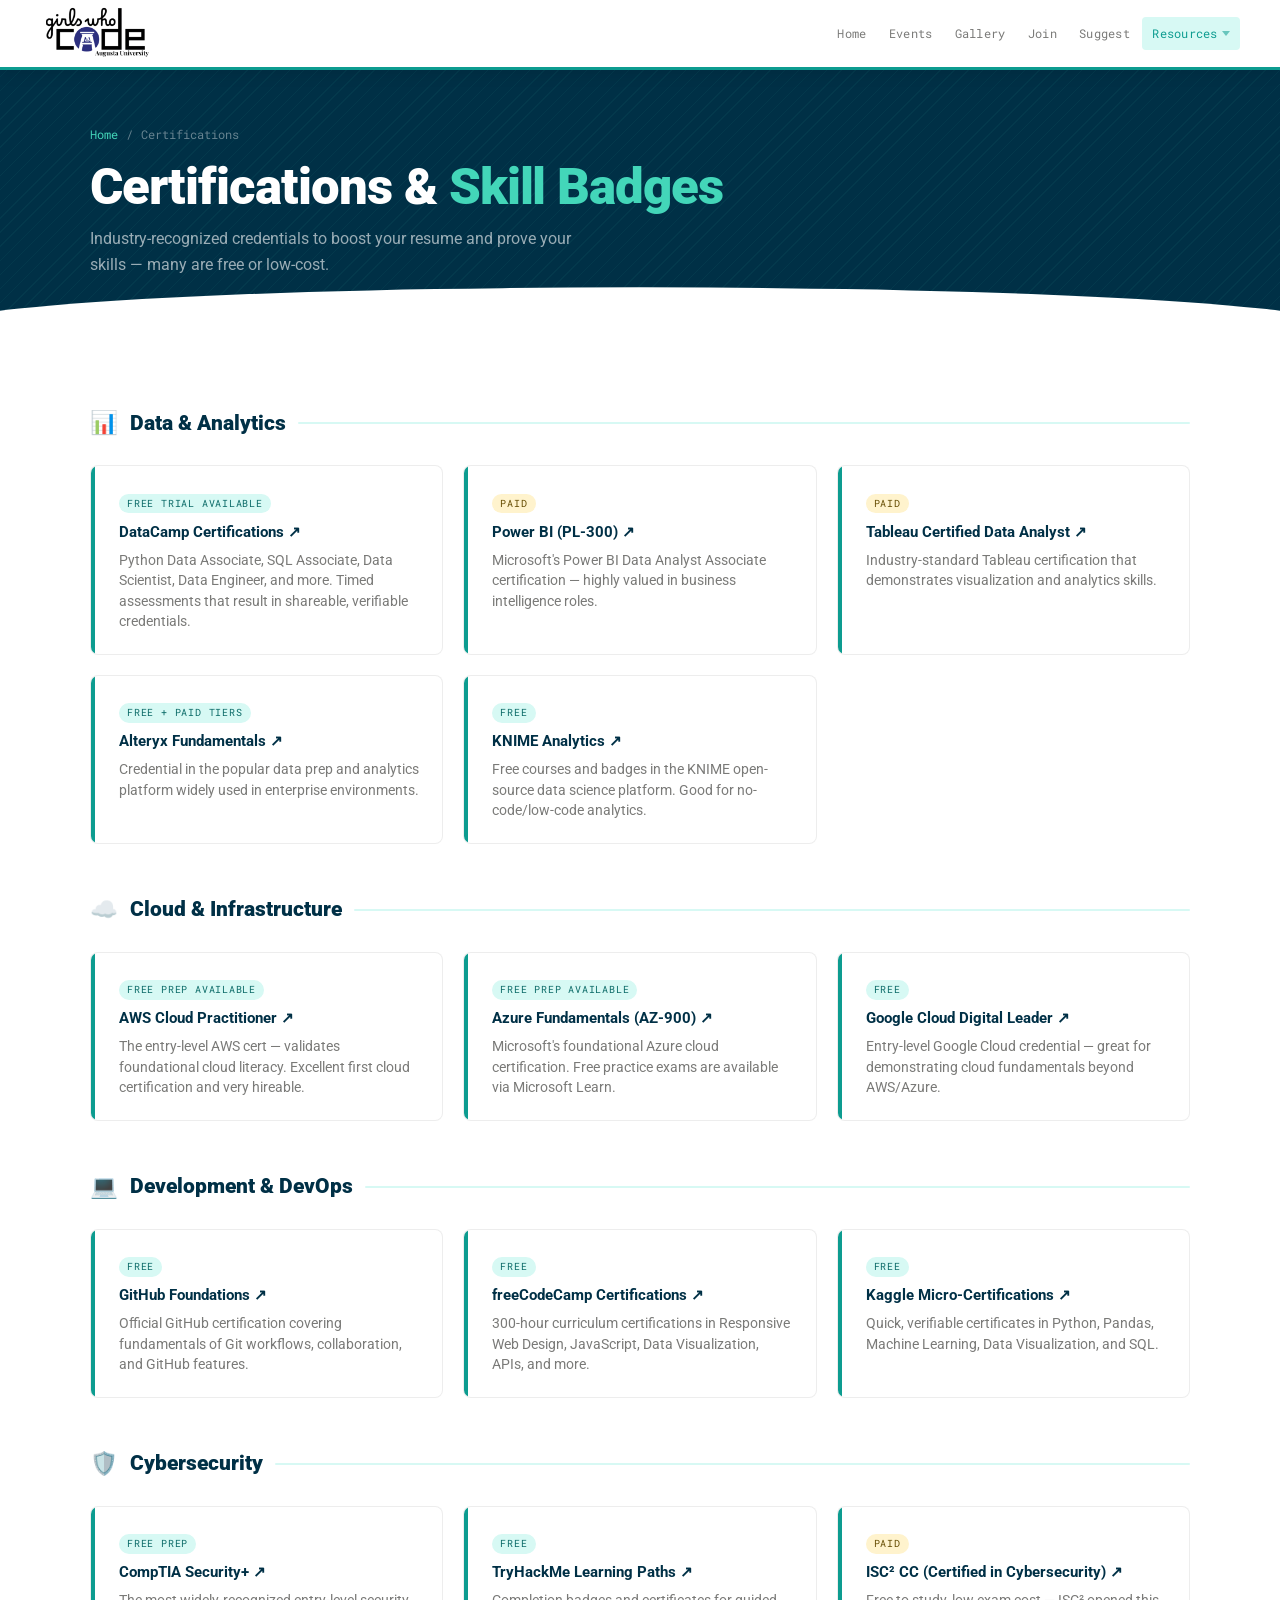
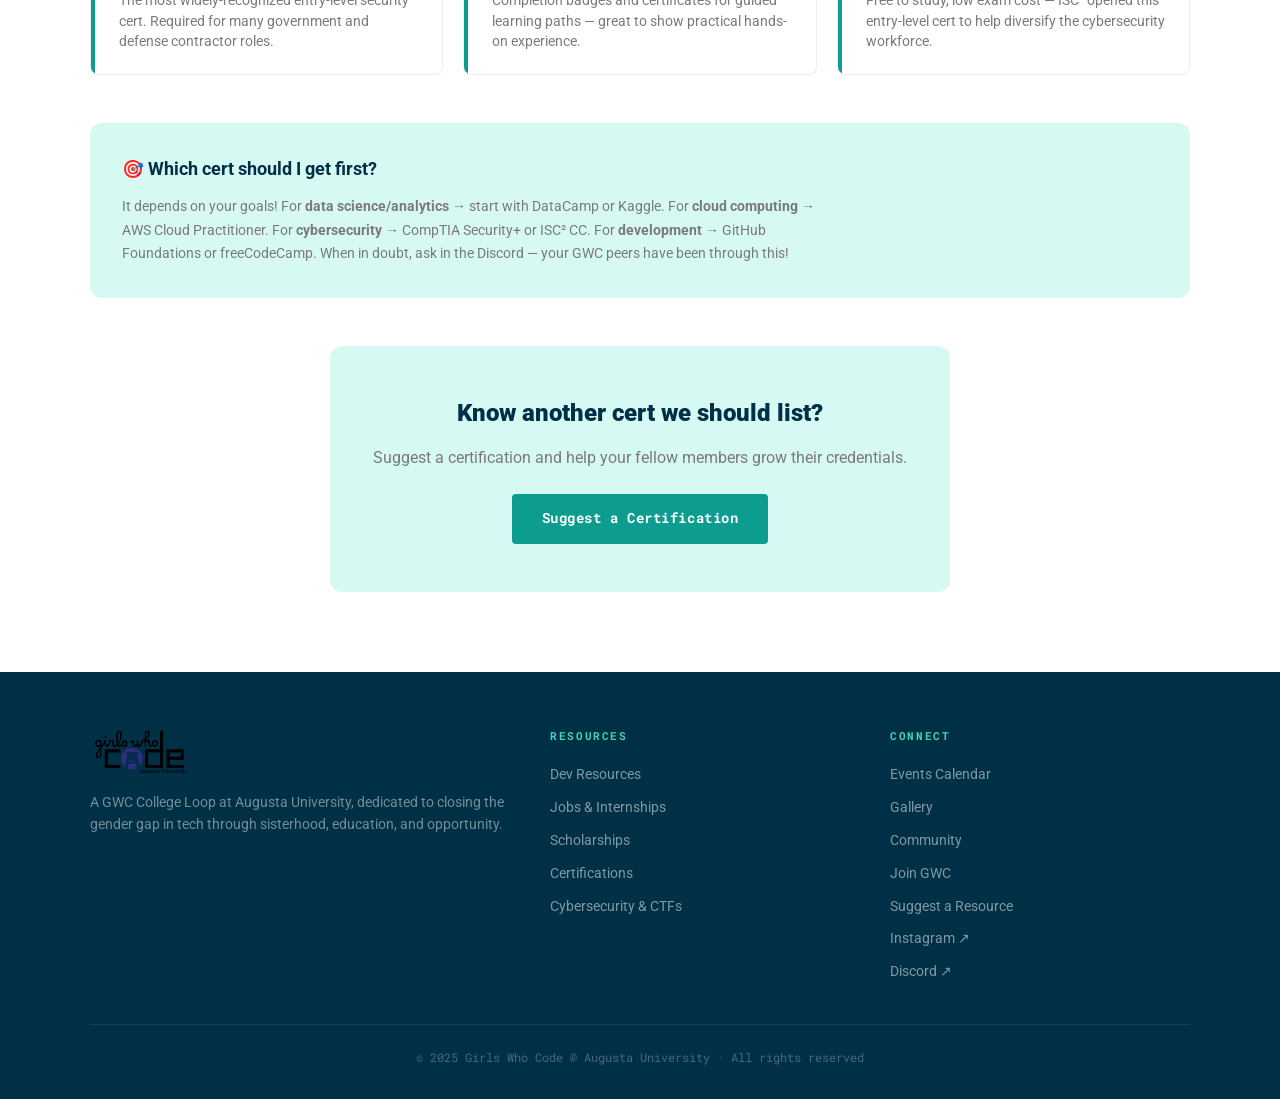
==== commit 6dd7c150: "Add files via upload" ====
--- a/certifications.html
+++ b/certifications.html
@@ -165,9 +165,9 @@
 
   <footer class="site-footer">
     <div class="footer-inner">
-      <div class="footer-brand">
-        <div><span class="script">girls who</span><br><span class="codeword">code</span><span class="au-sub">Augusta University</span></div>
-        <p>A GWC College Loop at Augusta University.</p>
+            <div class="footer-brand">
+        <a href="index.html"><img src="gwc_official_logo.png" alt="GWC @ Augusta University" class="footer-logo"></a>
+        <p>A GWC College Loop at Augusta University, dedicated to closing the gender gap in tech through sisterhood, education, and opportunity.</p>
       </div>
       <div class="footer-col"><h4>Resources</h4><ul>
         <li><a href="devresources.html">Dev Resources</a></li><li><a href="jobs.html">Jobs &amp; Internships</a></li>
@@ -179,19 +179,12 @@
         <li><a href="community.html">Community</a></li><li><a href="join.html">Join GWC</a></li>
         <li><a href="suggestion.html">Suggest a Resource</a></li>
         <li><a href="https://www.instagram.com/aug_girlswhocode/" target="_blank">Instagram ↗</a></li>
-        <li><a href="https://discord.gg/your-discord-invite" target="_blank">Discord ↗</a></li>
+        <li><a href="https://discord.gg/9CEqm6gjn7" target="_blank">Discord ↗</a></li>
       </ul></div>
     </div>
     <div class="footer-bottom">© 2025 Girls Who Code @ Augusta University · All rights reserved</div>
   </footer>
-  <script>
-  function toggleMobileResources(btn) {
-    var sub = document.getElementById('mobileResourcesSub');
-    var caret = btn.querySelector('.mobile-acc-caret');
-    var open = sub.classList.toggle('open');
-    btn.setAttribute('aria-expanded', open ? 'true' : 'false');
-    caret.innerHTML = open ? '&#9660;' : '&#9658;';
-  }
-  </script>
+  
+  <script src="main.js" defer></script>
 </body>
 </html>
--- a/styles.css
+++ b/styles.css
@@ -209,6 +209,8 @@
 .footer-brand .codeword { font-family: var(--font-mono); font-size: 1.45rem; font-weight: 700; color: var(--white); border: 2px solid var(--teal-2); padding: 0 5px 1px; display: inline-block; line-height: 1.15; }
 .footer-brand .au-sub { display: block; font-family: var(--font-mono); font-size: 0.62rem; letter-spacing: 0.15em; color: var(--yellow-2); text-transform: uppercase; margin-top: 4px; }
 .footer-brand p { font-size: 0.85rem; line-height: 1.6; margin-top: 0.75rem; color: rgba(255,255,255,0.45); }
+.footer-logo { height: 52px; width: auto; display: block; margin-bottom: 0.75rem; }
+
 .footer-col h4 { font-family: var(--font-mono); font-size: 0.68rem; letter-spacing: 0.15em; text-transform: uppercase; color: var(--teal-2); margin-bottom: 1rem; }
 .footer-col ul { list-style: none; display: flex; flex-direction: column; gap: 0.45rem; }
 .footer-col li a { font-size: 0.85rem; color: rgba(255,255,255,0.5); transition: color 0.2s; }
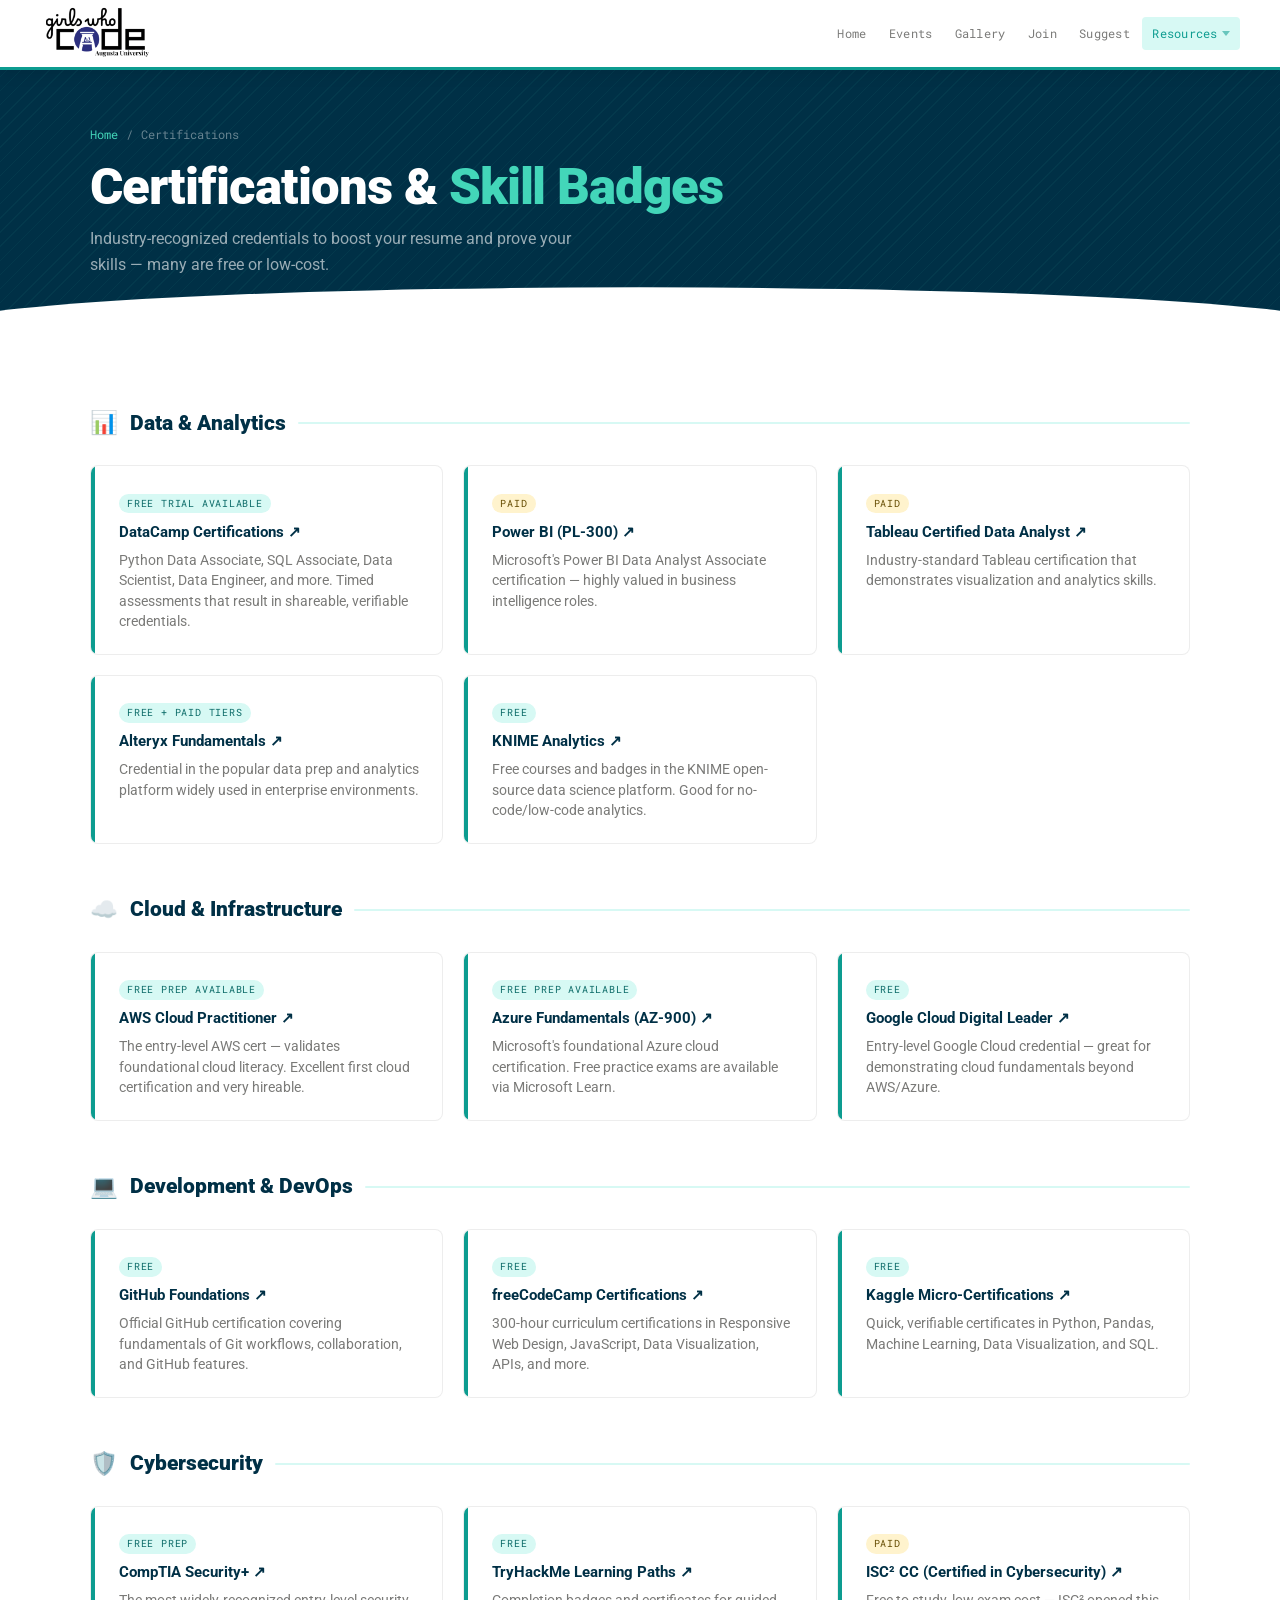
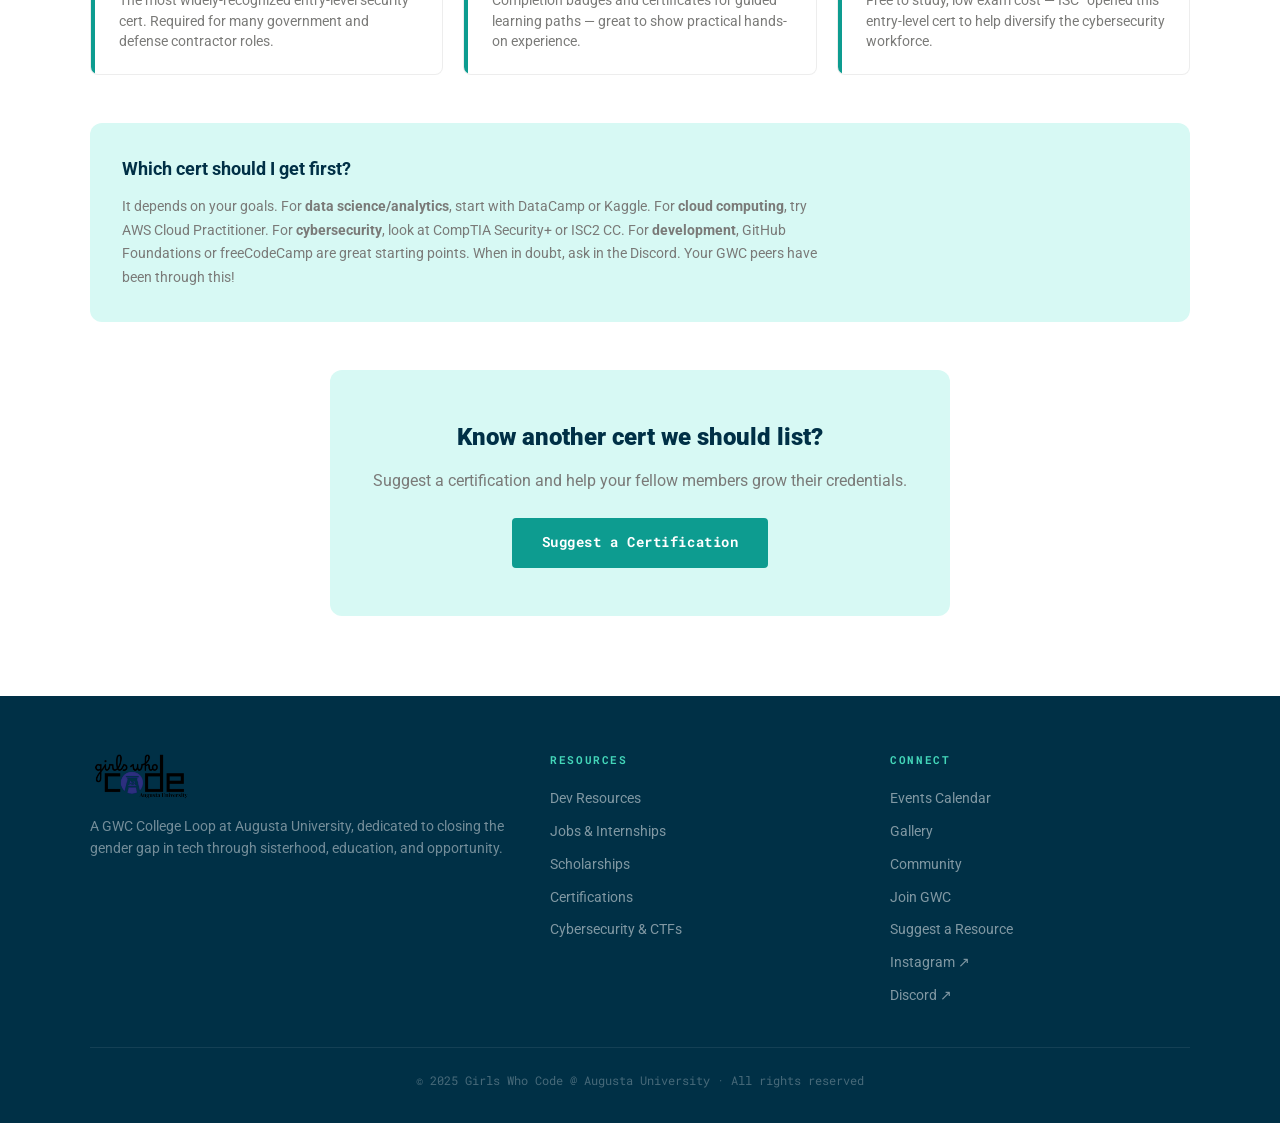
==== commit 8ee57f8b: "Site-wide cleanup: remove em dashes, fix image paths, clean up TBD placeholders, remove unnecessary " ====
--- a/certifications.html
+++ b/certifications.html
@@ -4,7 +4,7 @@
   <meta charset="UTF-8">
   <meta name="viewport" content="width=device-width, initial-scale=1.0">
   <title>Certifications | GWC @ Augusta University</title>
-  <link rel="stylesheet" href="styles.css">
+  <link rel="stylesheet" href="styles.css?v=3">
 </head>
 <body>
   <header class="site-header">
@@ -151,8 +151,8 @@
       </div>
 
       <div style="background:var(--teal-1);border-radius:12px;padding:2rem;margin-top:3rem;">
-        <h3 style="font-size:1.1rem;font-weight:700;color:var(--blue-4);margin-bottom:0.75rem;">🎯 Which cert should I get first?</h3>
-        <p style="font-size:0.875rem;color:var(--black-3);line-height:1.7;max-width:700px;">It depends on your goals! For <strong>data science/analytics</strong> → start with DataCamp or Kaggle. For <strong>cloud computing</strong> → AWS Cloud Practitioner. For <strong>cybersecurity</strong> → CompTIA Security+ or ISC² CC. For <strong>development</strong> → GitHub Foundations or freeCodeCamp. When in doubt, ask in the Discord — your GWC peers have been through this!</p>
+        <h3 style="font-size:1.1rem;font-weight:700;color:var(--blue-4);margin-bottom:0.75rem;">Which cert should I get first?</h3>
+        <p style="font-size:0.875rem;color:var(--black-3);line-height:1.7;max-width:700px;">It depends on your goals. For <strong>data science/analytics</strong>, start with DataCamp or Kaggle. For <strong>cloud computing</strong>, try AWS Cloud Practitioner. For <strong>cybersecurity</strong>, look at CompTIA Security+ or ISC2 CC. For <strong>development</strong>, GitHub Foundations or freeCodeCamp are great starting points. When in doubt, ask in the Discord. Your GWC peers have been through this!</p>
       </div>
 
       <div class="suggest-card">
--- a/styles.css
+++ b/styles.css
@@ -626,3 +626,145 @@
 .cev-intl     { background: #fce4ec; color: #ad1457; }
 .cev-loading { padding: 2rem; text-align: center; color: var(--black-3); font-family: var(--font-mono); font-size: 0.8rem; }
 .cev-empty { padding: 2.5rem; text-align: center; color: var(--black-3); font-size: 0.875rem; }
+
+/* ===== GALLERY WALL ===== */
+.gallery-wall {
+  columns: 3;
+  column-gap: 0.75rem;
+  margin-top: 1.5rem;
+}
+.gallery-wall-item {
+  break-inside: avoid;
+  margin-bottom: 0.75rem;
+  border-radius: 10px;
+  overflow: hidden;
+  cursor: pointer;
+  opacity: 1;
+  transition: opacity 0.3s ease, transform 0.3s ease;
+}
+.gallery-wall-item img {
+  width: 100%;
+  height: auto;
+  display: block;
+}
+.gallery-wall-item:hover { transform: scale(1.02); }
+.gallery-wall-item.gw-hidden {
+  opacity: 0;
+  transform: scale(0.92);
+  pointer-events: none;
+  position: absolute;
+  visibility: hidden;
+  width: 0; height: 0; margin: 0; overflow: hidden;
+}
+@media (max-width: 768px) { .gallery-wall { columns: 2; } }
+@media (max-width: 480px) { .gallery-wall { columns: 1; } }
+
+/* ===== FLYER CARD ===== */
+.flyer-card {
+  background: var(--teal-1); border-radius: 14px; padding: 1.25rem;
+  height: 100%; box-sizing: border-box;
+  display: flex; align-items: center; justify-content: center;
+}
+.flyer-card img {
+  width: 100%; border-radius: 10px;
+  box-shadow: 0 4px 20px rgba(0,0,0,0.15); display: block;
+}
+
+/* ===== FLYER + INSTAGRAM SIDE-BY-SIDE ===== */
+.flyer-insta-row {
+  display: grid;
+  grid-template-columns: 1fr 1fr;
+  gap: 2rem;
+  align-items: stretch;
+  margin-bottom: 2rem;
+}
+.flyer-insta-col {
+  display: flex;
+  flex-direction: column;
+}
+.flyer-insta-col .instagram-media {
+  width: 100% !important;
+  min-width: 0 !important;
+  margin: 0 !important;
+}
+.flyer-expandable {
+  cursor: zoom-in;
+}
+.flyer-expandable:hover {
+  opacity: 0.9;
+}
+#flyerOverlay {
+  position: fixed;
+  inset: 0;
+  z-index: 9999;
+  background: rgba(0,0,0,0.88);
+  display: flex;
+  align-items: center;
+  justify-content: center;
+}
+#flyerOverlay img {
+  max-width: 90vw;
+  max-height: 90vh;
+  border-radius: 8px;
+  box-shadow: 0 8px 40px rgba(0,0,0,0.5);
+}
+#flyerOverlayClose {
+  position: absolute;
+  top: 1.25rem;
+  right: 1.25rem;
+  background: white;
+  border: none;
+  border-radius: 50%;
+  width: 38px;
+  height: 38px;
+  font-size: 1rem;
+  cursor: pointer;
+  display: flex;
+  align-items: center;
+  justify-content: center;
+  box-shadow: 0 2px 8px rgba(0,0,0,0.3);
+}
+@media (max-width: 860px) {
+  .flyer-insta-row { grid-template-columns: 1fr; }
+}
+
+/* ===== CALENDAR KEY ===== */
+.cal-key {
+  background: var(--teal-1); border-radius: 10px;
+  padding: 0.6rem 0.9rem; margin: 0.5rem auto 0;
+  width: fit-content; max-width: 100%;
+}
+.cal-key-title {
+  font-family: var(--font-mono); font-size: 0.6rem; letter-spacing: 0.12em;
+  text-transform: uppercase; color: var(--teal-4); font-weight: 700;
+  margin-bottom: 0.4rem; text-align: center;
+}
+.cal-key-grid {
+  display: flex; flex-wrap: wrap; gap: 0.35rem; justify-content: center;
+}
+.cal-key-item {
+  display: flex; align-items: center; gap: 0.4rem;
+  background: var(--white); border-radius: 6px; padding: 0.3rem 0.6rem;
+}
+.cal-emoji { font-size: 0.95rem; flex-shrink: 0; line-height: 1; }
+.cal-key-item strong { font-size: 0.72rem; color: var(--blue-4); white-space: nowrap; }
+
+/* ===== SHEET EMBED ===== */
+.sheet-wrap {
+  position: relative;
+  width: 100%;
+  height: 380px;
+  border-radius: 10px;
+  overflow: hidden;
+  box-shadow: 0 4px 20px rgba(0,0,0,0.1);
+  margin-bottom: 1rem;
+}
+.sheet-iframe {
+  position: absolute;
+  top: 0; left: 0;
+  width: 116%;
+  height: 442px;
+  transform: scale(0.86);
+  transform-origin: top left;
+  border: 0;
+}
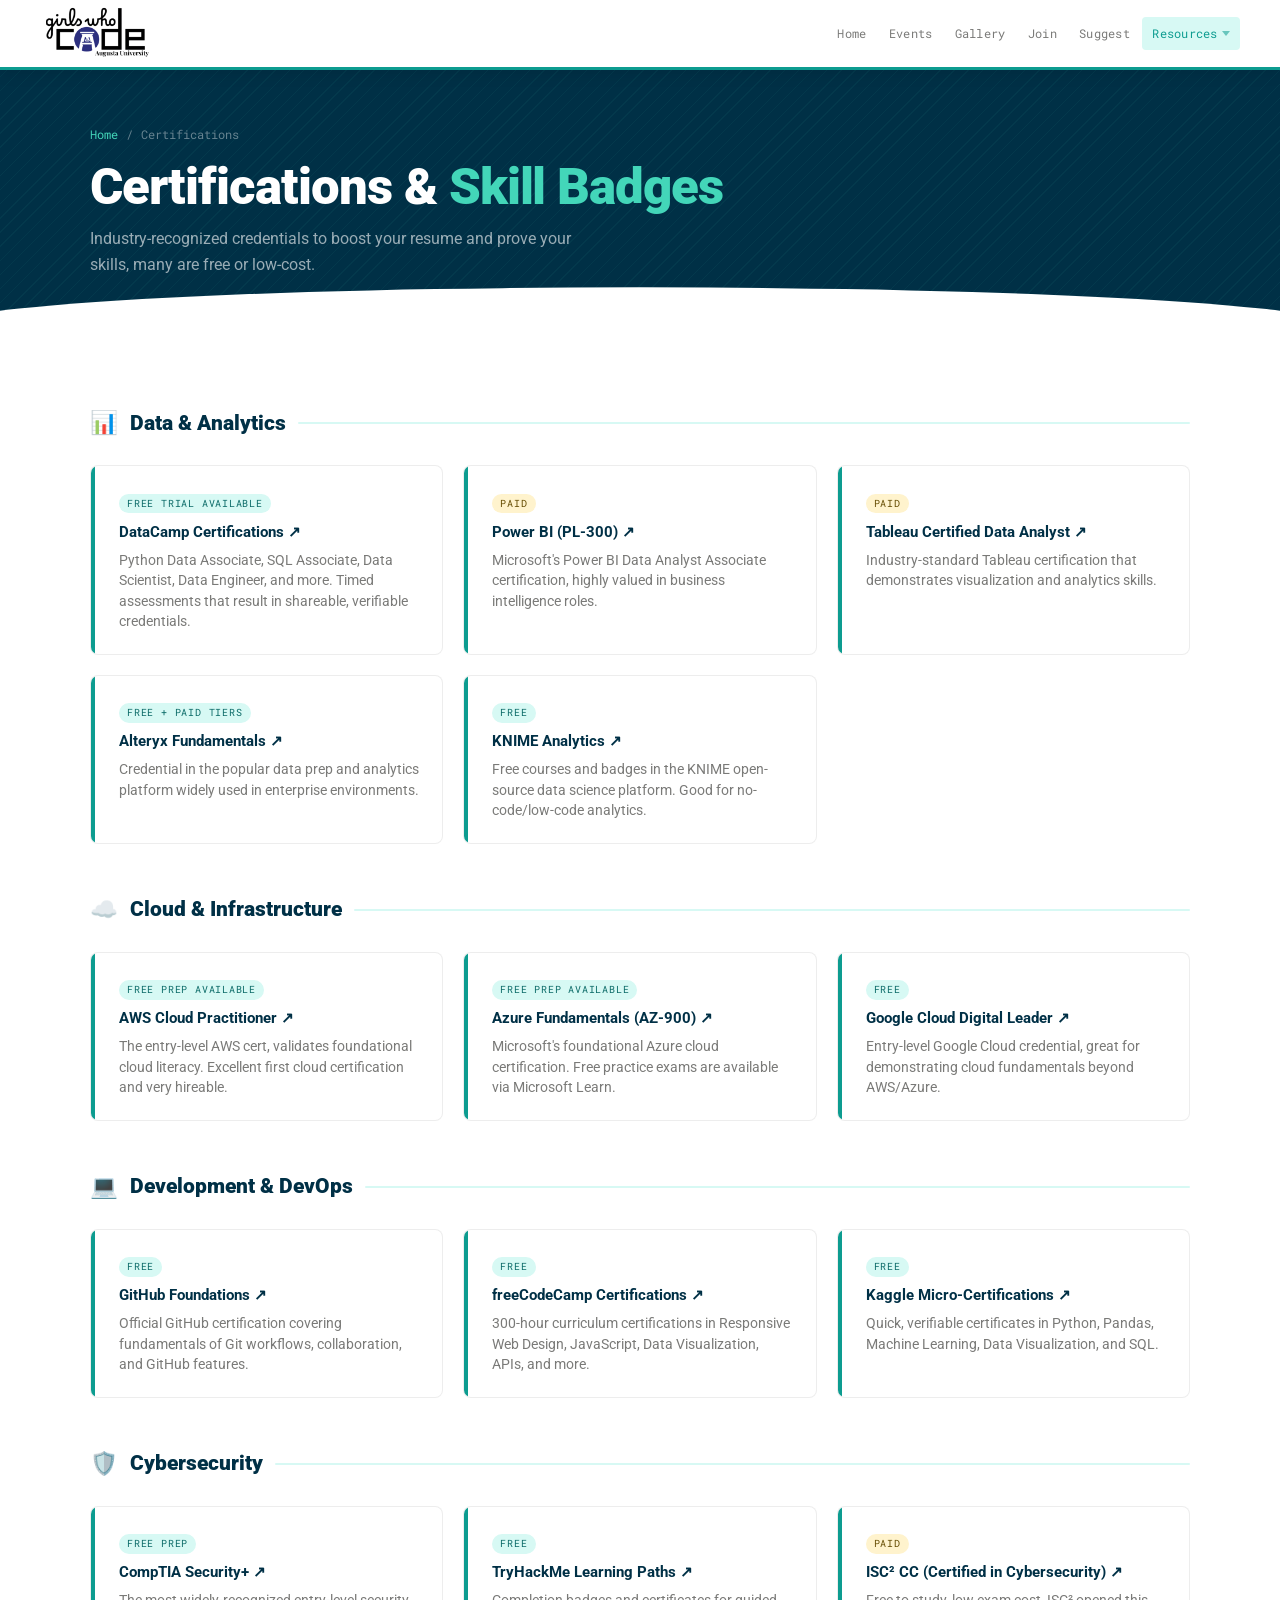
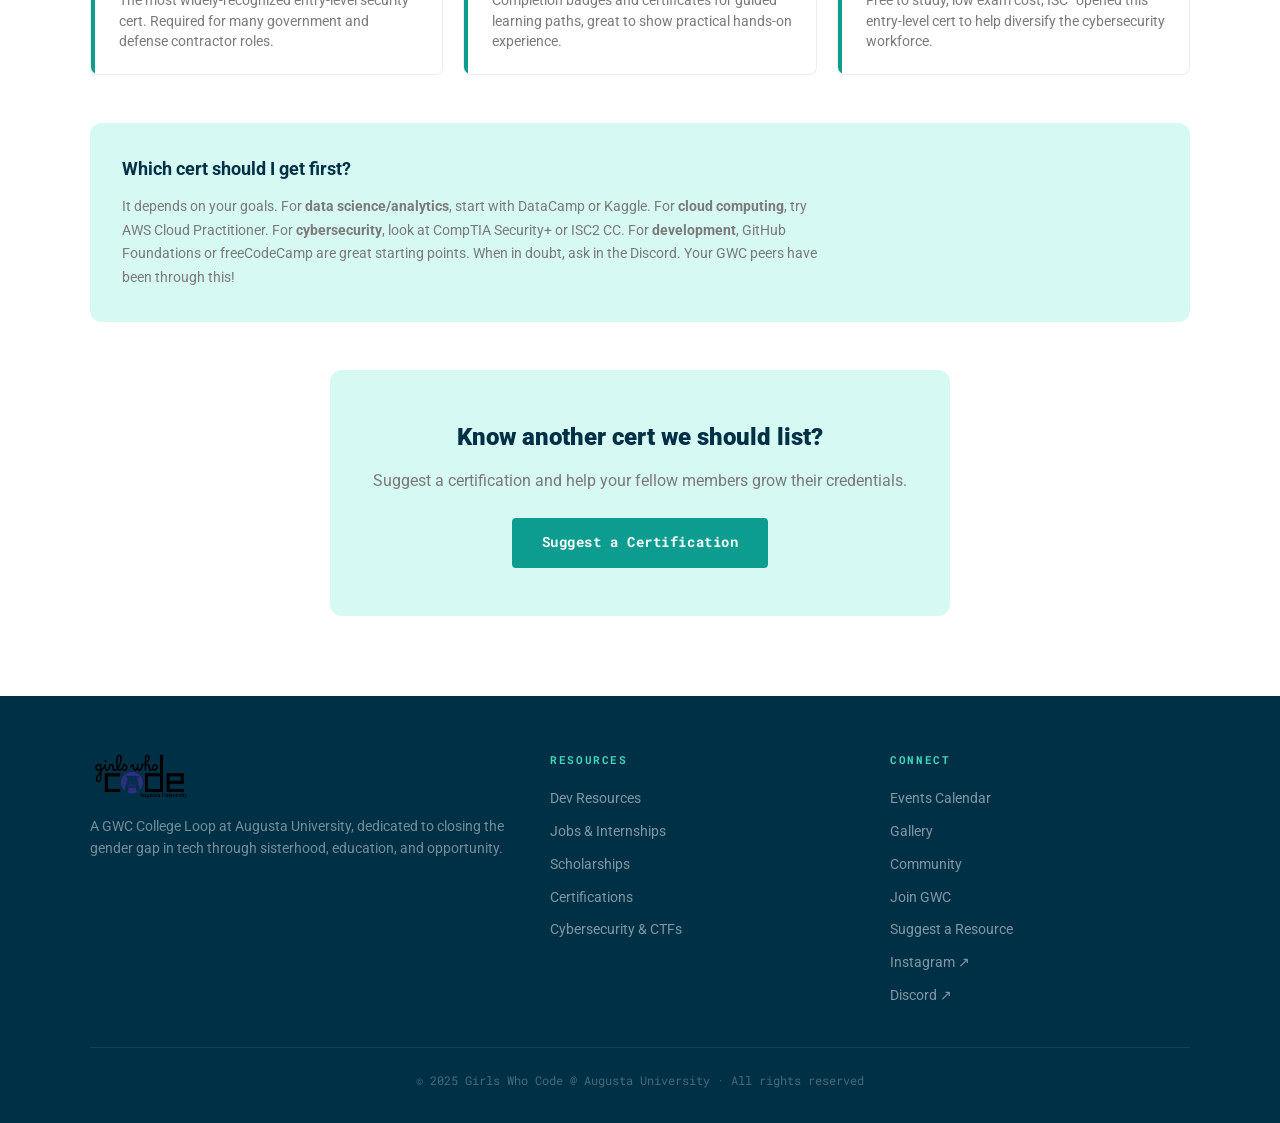
==== commit e4b566d8: "Remove em dashes site-wide, replace about section with slide carousel, remove cheesy header, remove " ====
--- a/certifications.html
+++ b/certifications.html
@@ -4,7 +4,7 @@
   <meta charset="UTF-8">
   <meta name="viewport" content="width=device-width, initial-scale=1.0">
   <title>Certifications | GWC @ Augusta University</title>
-  <link rel="stylesheet" href="styles.css?v=3">
+  <link rel="stylesheet" href="styles.css?v=4">
 </head>
 <body>
   <header class="site-header">
@@ -57,7 +57,7 @@
     <div class="page-hero-inner">
       <div class="breadcrumb"><a href="index.html">Home</a><span>/</span>Certifications</div>
       <h1>Certifications &amp; <span class="accent">Skill Badges</span></h1>
-      <p>Industry-recognized credentials to boost your resume and prove your skills — many are free or low-cost.</p>
+      <p>Industry-recognized credentials to boost your resume and prove your skills, many are free or low-cost.</p>
     </div>
   </div>
 
@@ -74,7 +74,7 @@
         <div class="resource-card">
           <span class="rtag rtag-i">Paid</span>
           <h3><a href="https://learn.microsoft.com/en-us/credentials/certifications/power-bi-data-analyst-associate/" target="_blank">Power BI (PL-300) ↗</a></h3>
-          <p>Microsoft's Power BI Data Analyst Associate certification — highly valued in business intelligence roles.</p>
+          <p>Microsoft's Power BI Data Analyst Associate certification, highly valued in business intelligence roles.</p>
         </div>
         <div class="resource-card">
           <span class="rtag rtag-i">Paid</span>
@@ -98,7 +98,7 @@
         <div class="resource-card">
           <span class="rtag rtag-b">Free Prep Available</span>
           <h3><a href="https://aws.amazon.com/certification/certified-cloud-practitioner/" target="_blank">AWS Cloud Practitioner ↗</a></h3>
-          <p>The entry-level AWS cert — validates foundational cloud literacy. Excellent first cloud certification and very hireable.</p>
+          <p>The entry-level AWS cert, validates foundational cloud literacy. Excellent first cloud certification and very hireable.</p>
         </div>
         <div class="resource-card">
           <span class="rtag rtag-b">Free Prep Available</span>
@@ -108,7 +108,7 @@
         <div class="resource-card">
           <span class="rtag rtag-b">Free</span>
           <h3><a href="https://cloud.google.com/certification/cloud-digital-leader" target="_blank">Google Cloud Digital Leader ↗</a></h3>
-          <p>Entry-level Google Cloud credential — great for demonstrating cloud fundamentals beyond AWS/Azure.</p>
+          <p>Entry-level Google Cloud credential, great for demonstrating cloud fundamentals beyond AWS/Azure.</p>
         </div>
       </div>
 
@@ -141,12 +141,12 @@
         <div class="resource-card">
           <span class="rtag rtag-b">Free</span>
           <h3><a href="https://tryhackme.com/paths" target="_blank">TryHackMe Learning Paths ↗</a></h3>
-          <p>Completion badges and certificates for guided learning paths — great to show practical hands-on experience.</p>
+          <p>Completion badges and certificates for guided learning paths, great to show practical hands-on experience.</p>
         </div>
         <div class="resource-card">
           <span class="rtag rtag-i">Paid</span>
           <h3><a href="https://www.isc2.org/certifications/cc" target="_blank">ISC² CC (Certified in Cybersecurity) ↗</a></h3>
-          <p>Free to study, low exam cost — ISC² opened this entry-level cert to help diversify the cybersecurity workforce.</p>
+          <p>Free to study, low exam cost, ISC² opened this entry-level cert to help diversify the cybersecurity workforce.</p>
         </div>
       </div>
 
--- a/styles.css
+++ b/styles.css
@@ -768,3 +768,79 @@
   transform-origin: top left;
   border: 0;
 }
+
+/* ===== SLIDES CAROUSEL ===== */
+.slides-carousel {
+  position: relative;
+  width: 100%;
+  border-radius: 14px;
+  overflow: hidden;
+  background: var(--teal-1);
+  aspect-ratio: 16/9;
+  margin-bottom: 0.5rem;
+}
+.slides-track {
+  display: flex;
+  width: 100%;
+  height: 100%;
+  transition: transform 0.4s ease;
+}
+.slides-track img {
+  flex-shrink: 0;
+  width: 100%;
+  height: 100%;
+  object-fit: contain;
+  border-radius: 14px;
+}
+.slides-placeholder {
+  width: 100%;
+  height: 100%;
+  display: flex;
+  align-items: center;
+  justify-content: center;
+  font-family: var(--font-mono);
+  font-size: 0.75rem;
+  color: var(--teal-4);
+  padding: 2rem;
+  text-align: center;
+}
+.slides-btn {
+  position: absolute;
+  top: 50%;
+  transform: translateY(-50%);
+  background: rgba(0,0,0,0.45);
+  color: #fff;
+  border: none;
+  border-radius: 50%;
+  width: 40px;
+  height: 40px;
+  font-size: 1.1rem;
+  cursor: pointer;
+  display: flex;
+  align-items: center;
+  justify-content: center;
+  z-index: 2;
+  transition: background 0.2s;
+}
+.slides-btn:hover { background: rgba(0,0,0,0.7); }
+.slides-prev { left: 0.75rem; }
+.slides-next { right: 0.75rem; }
+.slides-dots {
+  position: absolute;
+  bottom: 0.75rem;
+  left: 50%;
+  transform: translateX(-50%);
+  display: flex;
+  gap: 0.4rem;
+}
+.slides-dot {
+  width: 8px;
+  height: 8px;
+  border-radius: 50%;
+  background: rgba(255,255,255,0.5);
+  cursor: pointer;
+  border: none;
+  padding: 0;
+  transition: background 0.2s;
+}
+.slides-dot.active { background: #fff; }
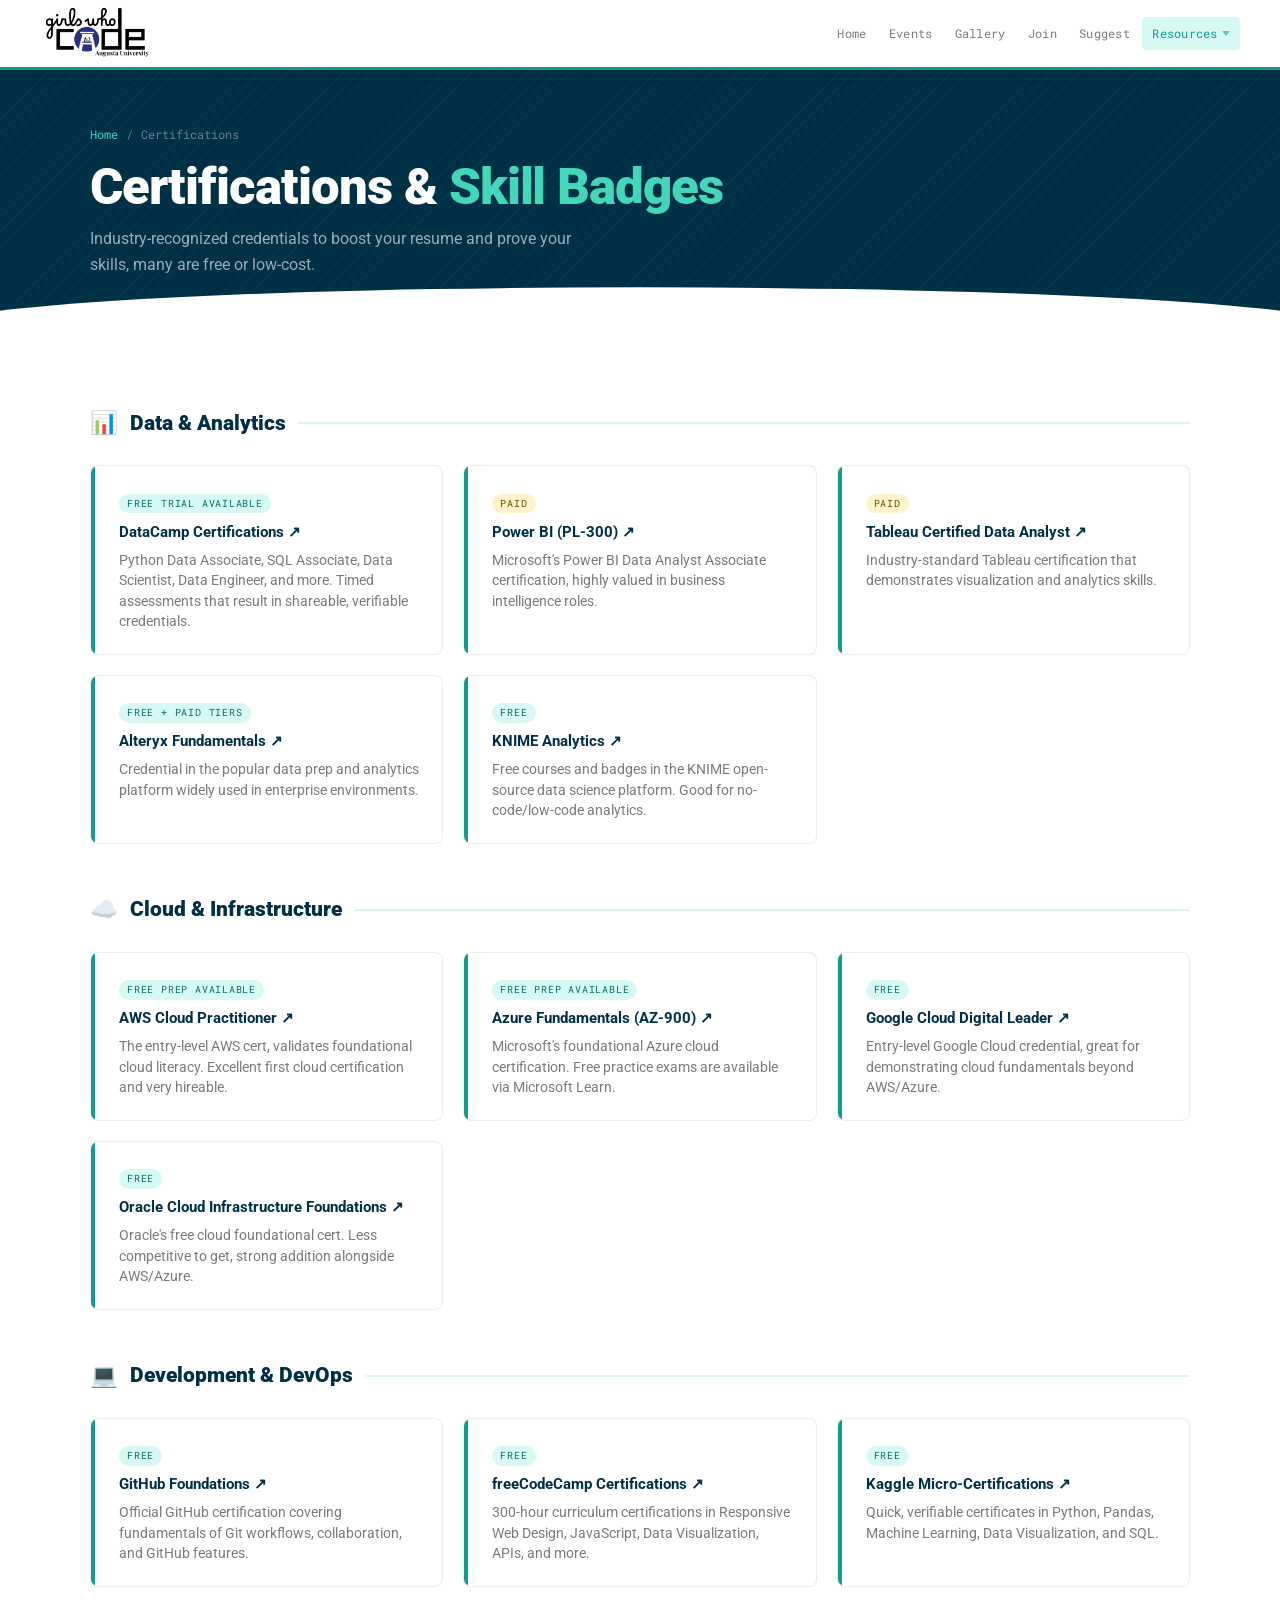
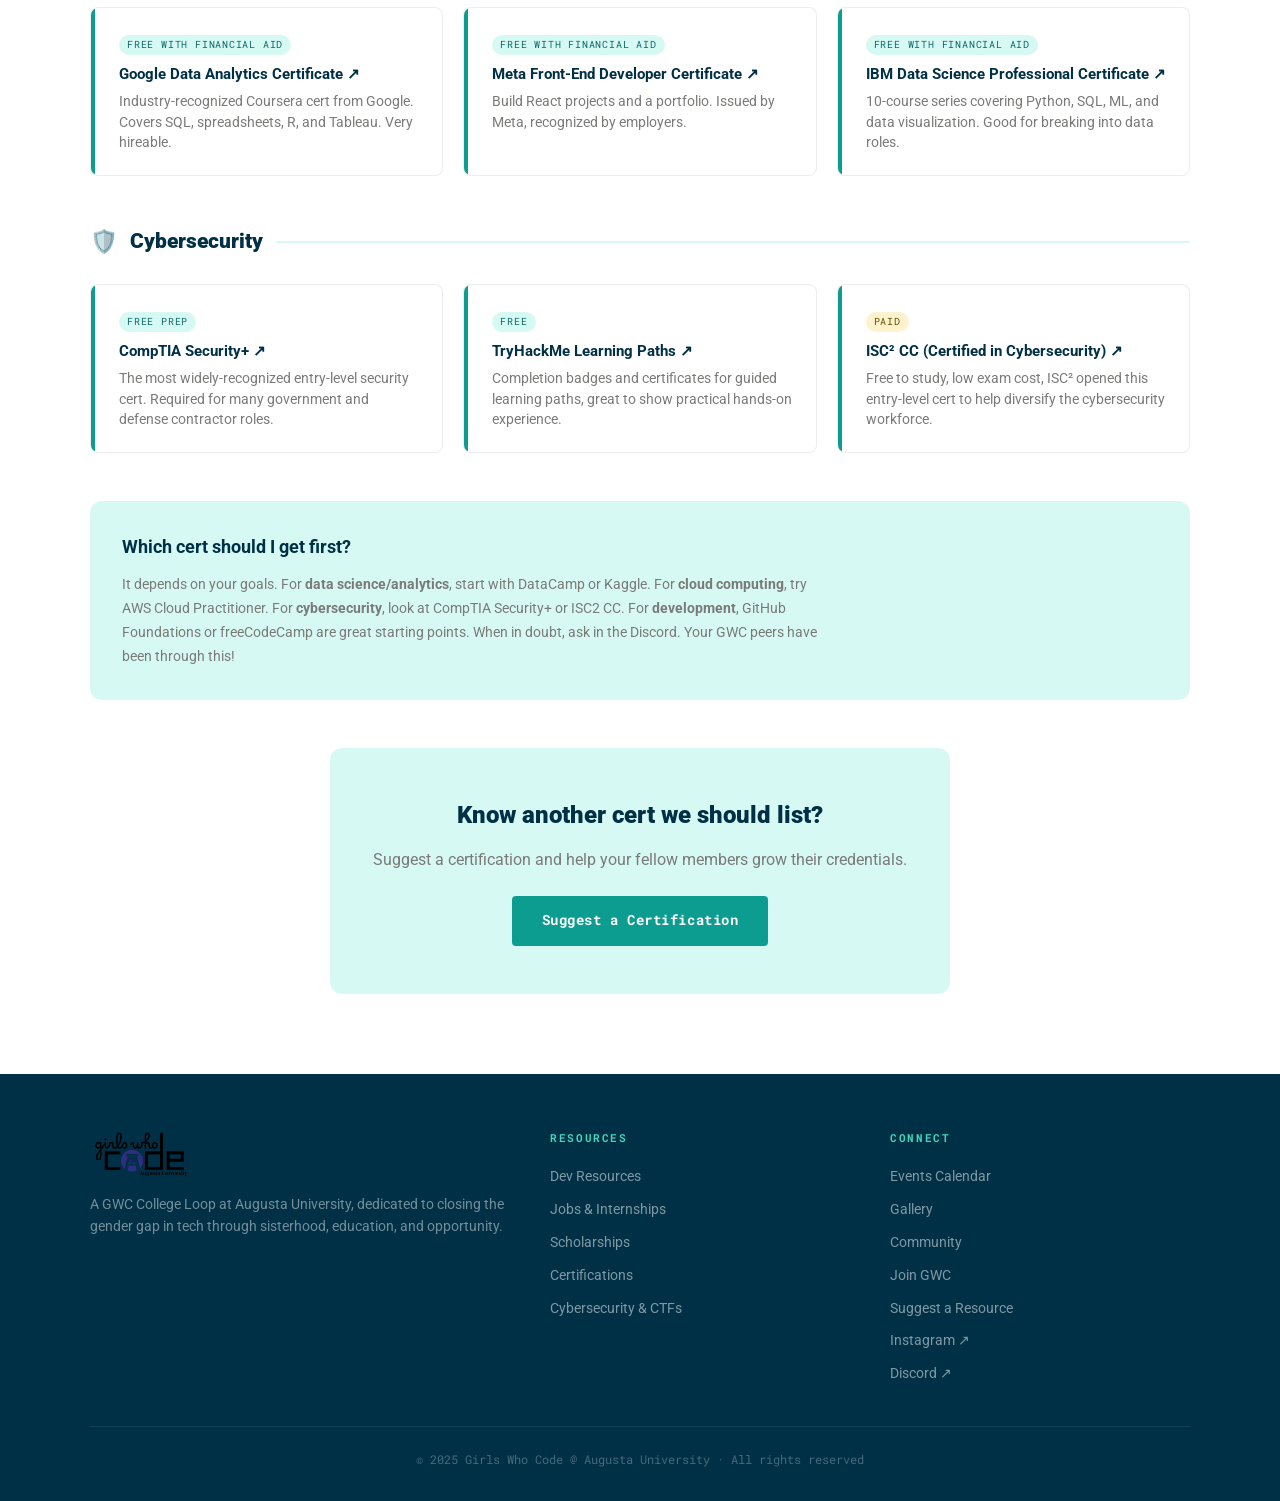
==== commit f559de8b: "Remove join page perks cards, fix nav hover gap, add 44 new resources across all resource pages Co-A" ====
--- a/certifications.html
+++ b/certifications.html
@@ -4,7 +4,7 @@
   <meta charset="UTF-8">
   <meta name="viewport" content="width=device-width, initial-scale=1.0">
   <title>Certifications | GWC @ Augusta University</title>
-  <link rel="stylesheet" href="styles.css?v=4">
+  <link rel="stylesheet" href="styles.css?v=5">
 </head>
 <body>
   <header class="site-header">
@@ -110,6 +110,11 @@
           <h3><a href="https://cloud.google.com/certification/cloud-digital-leader" target="_blank">Google Cloud Digital Leader ↗</a></h3>
           <p>Entry-level Google Cloud credential, great for demonstrating cloud fundamentals beyond AWS/Azure.</p>
         </div>
+        <div class="resource-card">
+          <span class="rtag rtag-b">Free</span>
+          <h3><a href="https://education.oracle.com/oracle-cloud-infrastructure-2023-foundations-associate/pexam_1Z0-1085-23" target="_blank">Oracle Cloud Infrastructure Foundations ↗</a></h3>
+          <p>Oracle's free cloud foundational cert. Less competitive to get, strong addition alongside AWS/Azure.</p>
+        </div>
       </div>
 
       <div class="cat-header"><span class="cat-icon">💻</span><h2>Development &amp; DevOps</h2><div class="cat-bar"></div></div>
@@ -128,6 +133,21 @@
           <span class="rtag rtag-b">Free</span>
           <h3><a href="https://www.kaggle.com/learn" target="_blank">Kaggle Micro-Certifications ↗</a></h3>
           <p>Quick, verifiable certificates in Python, Pandas, Machine Learning, Data Visualization, and SQL.</p>
+        </div>
+        <div class="resource-card">
+          <span class="rtag rtag-b">Free with financial aid</span>
+          <h3><a href="https://www.coursera.org/professional-certificates/google-data-analytics" target="_blank">Google Data Analytics Certificate ↗</a></h3>
+          <p>Industry-recognized Coursera cert from Google. Covers SQL, spreadsheets, R, and Tableau. Very hireable.</p>
+        </div>
+        <div class="resource-card">
+          <span class="rtag rtag-b">Free with financial aid</span>
+          <h3><a href="https://www.coursera.org/professional-certificates/meta-front-end-developer" target="_blank">Meta Front-End Developer Certificate ↗</a></h3>
+          <p>Build React projects and a portfolio. Issued by Meta, recognized by employers.</p>
+        </div>
+        <div class="resource-card">
+          <span class="rtag rtag-b">Free with financial aid</span>
+          <h3><a href="https://www.coursera.org/professional-certificates/ibm-data-science" target="_blank">IBM Data Science Professional Certificate ↗</a></h3>
+          <p>10-course series covering Python, SQL, ML, and data visualization. Good for breaking into data roles.</p>
         </div>
       </div>
 
--- a/styles.css
+++ b/styles.css
@@ -546,7 +546,7 @@
 .nav-item:hover > a .nav-caret { transform: rotate(180deg); opacity: 1; }
 
 .nav-dropdown {
-  display: none; position: absolute; top: calc(100% + 10px); right: 0;
+  display: none; position: absolute; top: 100%; right: 0; margin-top: 2px;
   background: var(--white); min-width: 210px; border-radius: 8px;
   box-shadow: 0 8px 32px rgba(0,0,0,0.14); border: 1px solid rgba(0,0,0,0.07);
   padding: 0.4rem; z-index: 200;
